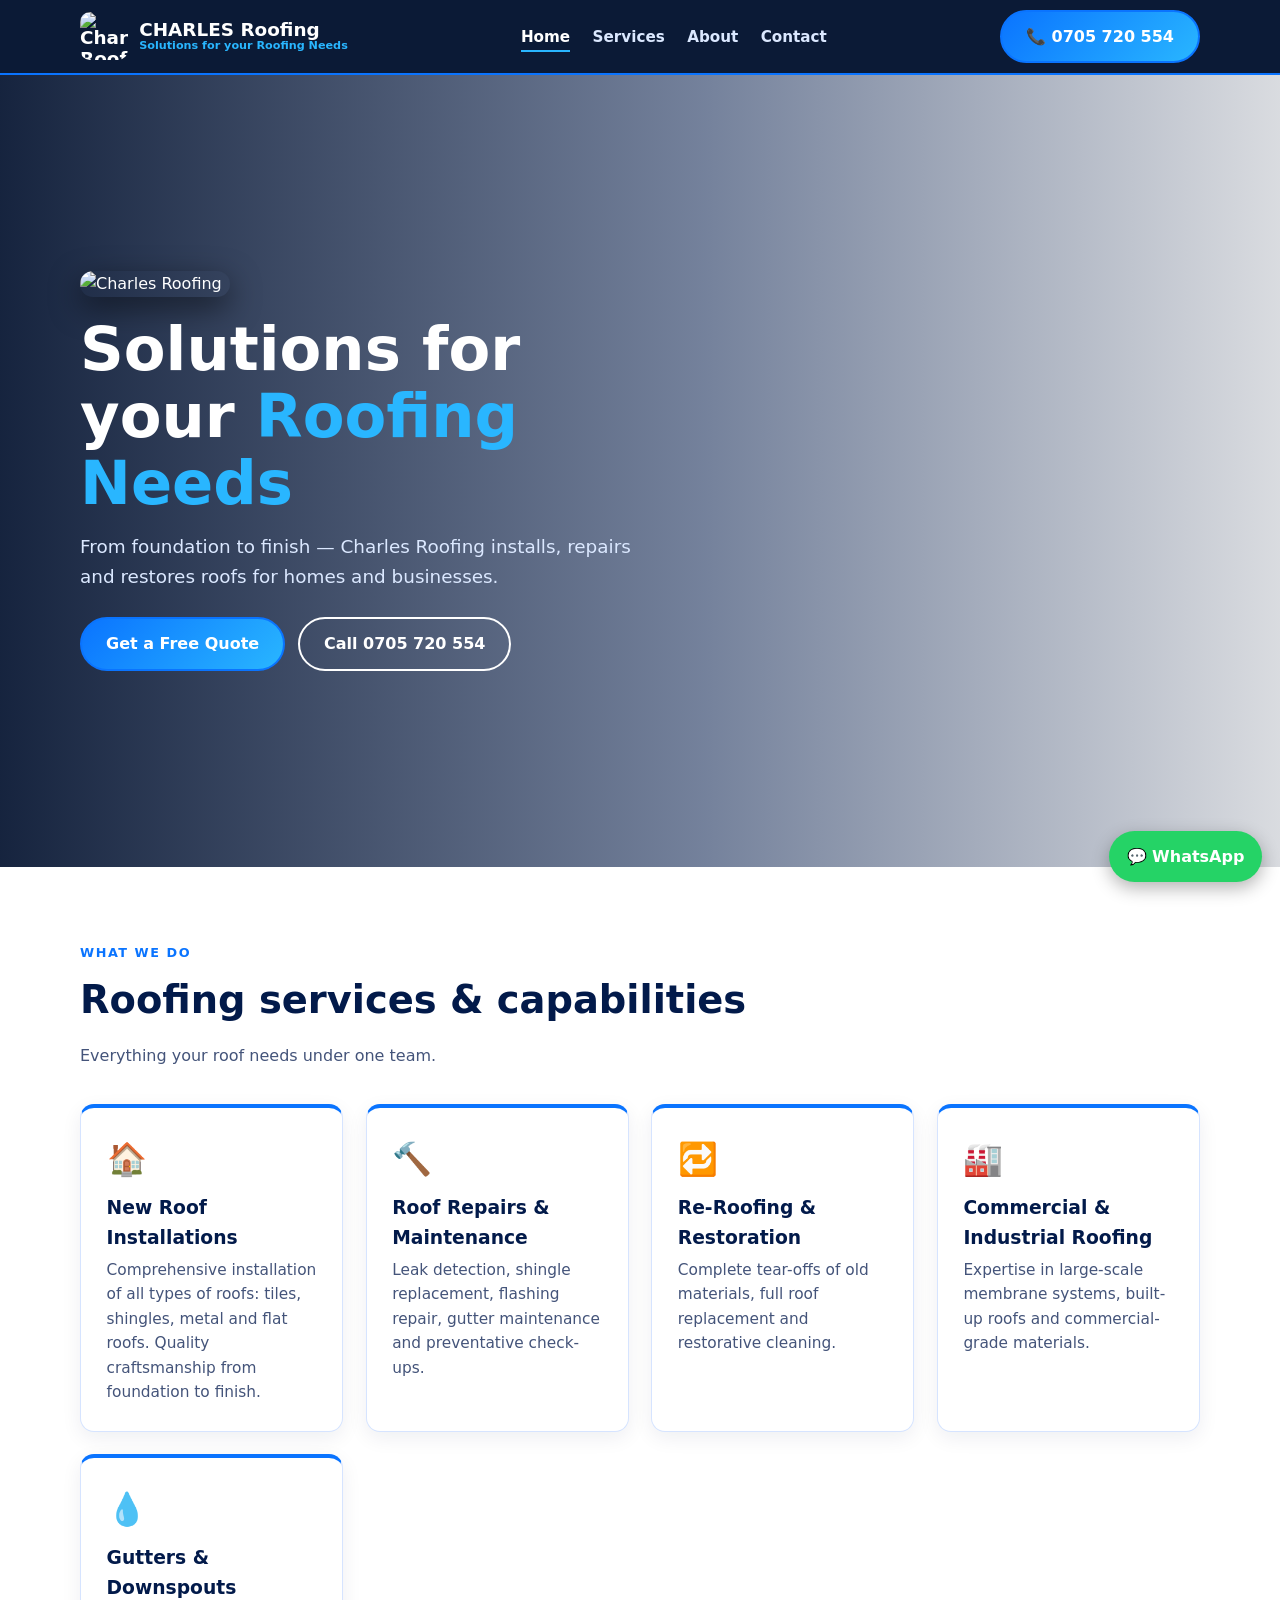
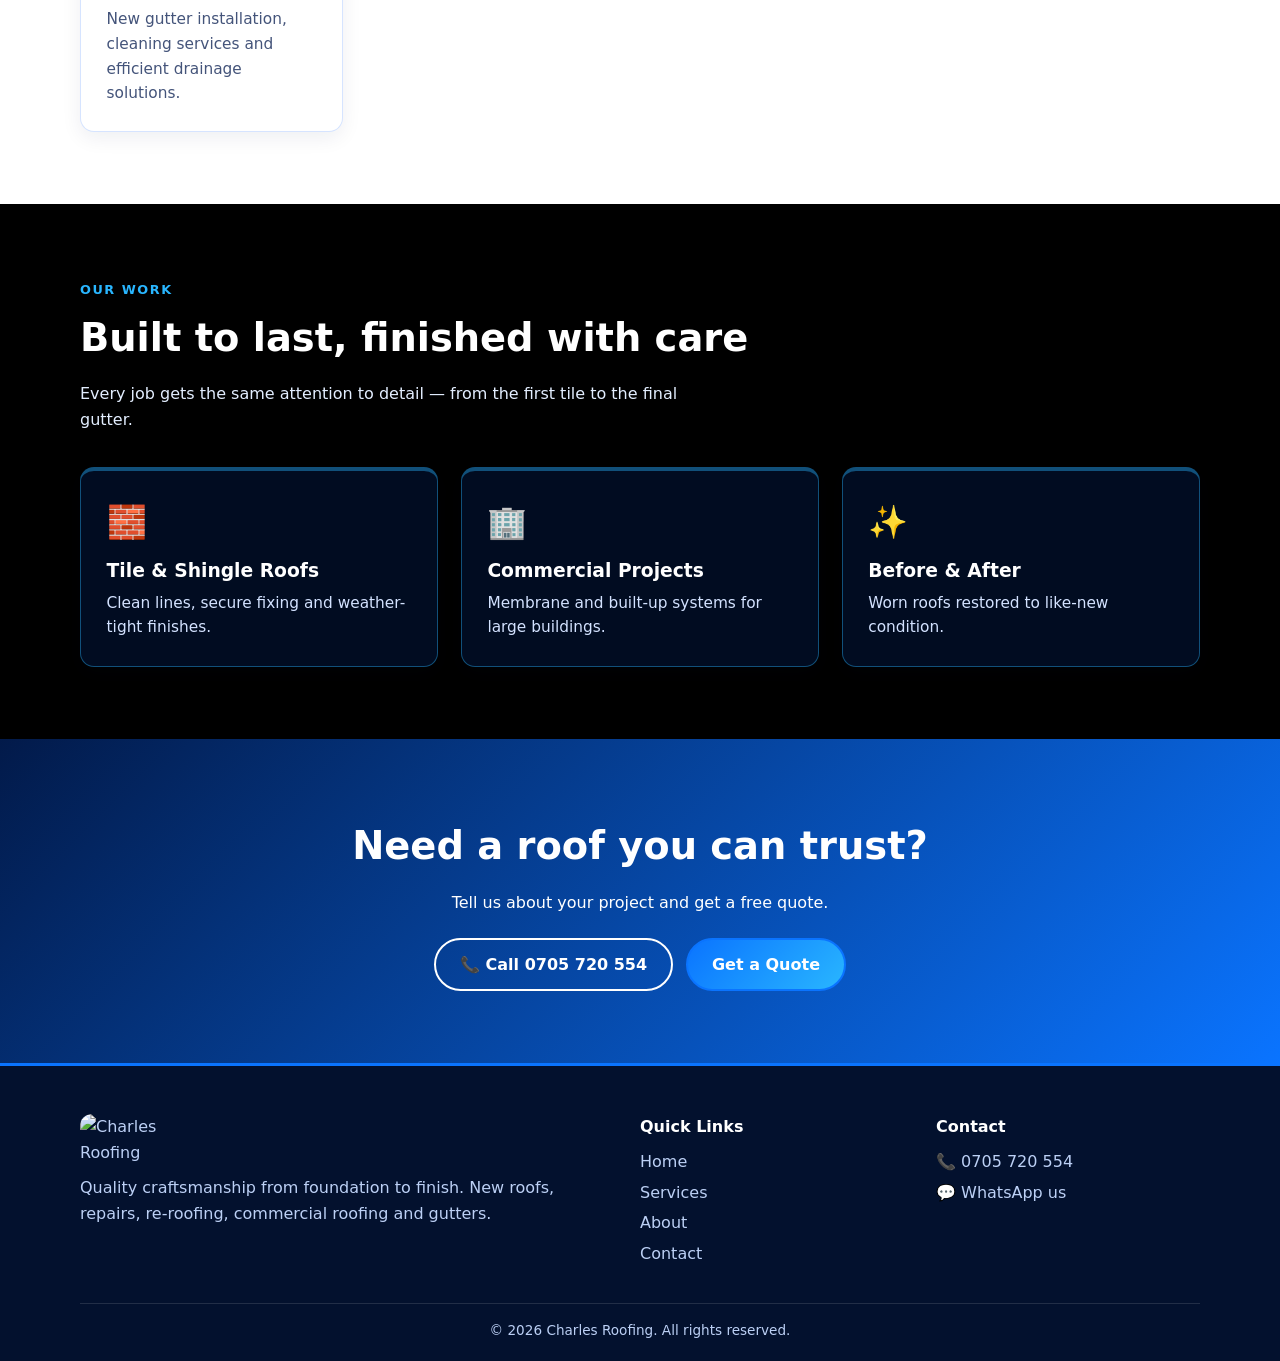
==== index.html @ 73c6b633 "Add files via upload" ====
<!DOCTYPE html><html lang="en"><head><meta charset="utf-8"><meta name="viewport" content="width=device-width,initial-scale=1">
<title>Home | Charles Roofing – Solutions for your Roofing Needs</title>
<meta name="description" content="Charles Roofing: new roof installations, repairs, re-roofing, commercial roofing and gutters. Call 0705 720 554.">
<meta property="og:image" content="images/logo.png"><link rel="icon" href="images/favicon.png"><link rel="stylesheet" href="style.css"></head><body>
<header><div class="wrap nav"><a class="brand" href="index.html"><img src="images/logo.png" alt="Charles Roofing logo"><span>CHARLES Roofing<small>Solutions for your Roofing Needs</small></span></a>
<nav><button class="burger" aria-label="Menu">☰</button><ul><li><a href="index.html" class=on>Home</a></li><li><a href="services.html">Services</a></li><li><a href="about.html">About</a></li><li><a href="contact.html">Contact</a></li></ul></nav><a class="btn cta-h" href="tel:+447057720554">📞 0705 720 554</a></div></header>
<section class="hero"><div class="wrap"><div class="box"><img class="logo" src="images/logo.png" alt="Charles Roofing"><h1>Solutions for your <span>Roofing Needs</span></h1><p>From foundation to finish — Charles Roofing installs, repairs and restores roofs for homes and businesses.</p><div class="btns"><a class="btn" href="contact.html">Get a Free Quote</a><a class="btn ghost" href="tel:+447057720554">Call 0705 720 554</a></div></div></div></section>
<section><div class="wrap"><span class="tag">What we do</span><h2>Roofing services &amp; capabilities</h2><p class="lead">Everything your roof needs under one team.</p><div class="grid"><div class="card"><div class="ic">🏠</div><h3>New Roof Installations</h3><p>Comprehensive installation of all types of roofs: tiles, shingles, metal and flat roofs. Quality craftsmanship from foundation to finish.</p></div><div class="card"><div class="ic">🔨</div><h3>Roof Repairs & Maintenance</h3><p>Leak detection, shingle replacement, flashing repair, gutter maintenance and preventative check-ups.</p></div><div class="card"><div class="ic">🔁</div><h3>Re-Roofing & Restoration</h3><p>Complete tear-offs of old materials, full roof replacement and restorative cleaning.</p></div><div class="card"><div class="ic">🏭</div><h3>Commercial & Industrial Roofing</h3><p>Expertise in large-scale membrane systems, built-up roofs and commercial-grade materials.</p></div><div class="card"><div class="ic">💧</div><h3>Gutters & Downspouts</h3><p>New gutter installation, cleaning services and efficient drainage solutions.</p></div></div></div></section>
<section class="work"><video autoplay muted loop playsinline src="video/work-bg.mp4"></video><div class="wrap"><span class="tag">Our Work</span><h2>Built to last, finished with care</h2><p class="lead">Every job gets the same attention to detail — from the first tile to the final gutter.</p><div class="grid"><div class="card"><div class="ic">🧱</div><h3>Tile &amp; Shingle Roofs</h3><p>Clean lines, secure fixing and weather-tight finishes.</p></div><div class="card"><div class="ic">🏢</div><h3>Commercial Projects</h3><p>Membrane and built-up systems for large buildings.</p></div><div class="card"><div class="ic">✨</div><h3>Before &amp; After</h3><p>Worn roofs restored to like-new condition.</p></div></div></div></section><section class="cta"><div class="wrap"><h2>Need a roof you can trust?</h2><p>Tell us about your project and get a free quote.</p><div class="btns"><a class="btn ghost" href="tel:+447057720554">📞 Call 0705 720 554</a><a class="btn" href="contact.html">Get a Quote</a></div></div></section>
<footer><div class="wrap"><div class="fg"><div><img src="images/logo.png" alt="Charles Roofing"><p>Quality craftsmanship from foundation to finish. New roofs, repairs, re-roofing, commercial roofing and gutters.</p></div>
<div><h4>Quick Links</h4><ul><li><a href="index.html" class=on>Home</a></li><li><a href="services.html">Services</a></li><li><a href="about.html">About</a></li><li><a href="contact.html">Contact</a></li></ul></div><div><h4>Contact</h4><ul><li><a href="tel:+447057720554">📞 0705 720 554</a></li><li><a href="https://wa.me/447057720554">💬 WhatsApp us</a></li></ul></div></div>
<p class="copy">© <script>document.write(new Date().getFullYear())</script> Charles Roofing. All rights reserved.</p></div></footer>
<a class="wa" href="https://wa.me/447057720554">💬 WhatsApp</a><script src="script.js"></script></body></html>
---- style.css ----
:root{--navy:#021a4a;--navy2:#03112e;--blue:#0a74ff;--cyan:#29b6ff;--white:#fff;--ink:#0b1b3a;--mist:#eef5ff;--r:14px}
*{box-sizing:border-box;margin:0;padding:0}html{scroll-behavior:smooth}
body{font-family:'Segoe UI',system-ui,Arial,sans-serif;color:var(--ink);line-height:1.6;background:#fff}
img{max-width:100%;display:block}a{color:inherit;text-decoration:none}
.wrap{width:min(1120px,92%);margin:auto}
header{position:sticky;top:0;z-index:50;background:rgba(2,17,46,.96);backdrop-filter:blur(8px);border-bottom:2px solid var(--blue)}
.nav{display:flex;align-items:center;justify-content:space-between;padding:.6rem 0;gap:1rem}
.brand{display:flex;align-items:center;gap:.7rem;color:#fff;font-weight:800;font-size:1.15rem;line-height:1.1}
.brand img{width:48px;height:48px;border-radius:10px}.brand small{display:block;color:var(--cyan);font-weight:600;font-size:.7rem}
nav ul{display:flex;gap:1.4rem;list-style:none}nav a{color:#dbe8ff;font-weight:600;font-size:.95rem;padding:.3rem 0;border-bottom:2px solid transparent}
nav a:hover,nav a.on{color:#fff;border-color:var(--cyan)}
.btn{display:inline-block;padding:.75rem 1.5rem;border-radius:999px;font-weight:700;border:2px solid var(--blue);background:linear-gradient(135deg,var(--blue),var(--cyan));color:#fff;cursor:pointer;font-size:1rem;transition:.2s}
.btn:hover{transform:translateY(-2px);box-shadow:0 8px 20px rgba(10,116,255,.4)}
.btn.ghost{background:transparent;border-color:#fff}
.burger{display:none;background:none;border:0;color:#fff;font-size:1.8rem;cursor:pointer}
.hero{position:relative;min-height:88vh;display:flex;align-items:center;color:#fff;background:linear-gradient(90deg,rgba(2,17,46,.92) 0%,rgba(2,26,74,.55) 55%,rgba(2,17,46,.15) 100%),url(images/hero.jpg) center right/cover}
.hero .box{max-width:560px;padding:4rem 0}
.hero img.logo{width:150px;border-radius:18px;margin-bottom:1.2rem;box-shadow:0 10px 30px rgba(0,0,0,.5)}
.hero h1{font-size:clamp(2.2rem,5.5vw,3.8rem);line-height:1.1}.hero h1 span{color:var(--cyan)}
.hero p{margin:1rem 0 1.6rem;font-size:1.15rem;color:#dbe8ff}.hero .btns{display:flex;gap:.8rem;flex-wrap:wrap}
section{padding:4.5rem 0}.tag{color:var(--blue);font-weight:800;text-transform:uppercase;letter-spacing:.12em;font-size:.8rem}
h2{font-size:clamp(1.7rem,3.5vw,2.4rem);color:var(--navy);margin:.3rem 0 .8rem}.lead{max-width:640px;color:#44547a}
.grid{display:grid;grid-template-columns:repeat(auto-fit,minmax(240px,1fr));gap:1.4rem;margin-top:2.2rem}
.card{background:#fff;border:1px solid #d6e4ff;border-top:4px solid var(--blue);border-radius:var(--r);padding:1.6rem;box-shadow:0 6px 20px rgba(2,26,74,.07);transition:.25s}
.card:hover{transform:translateY(-6px);box-shadow:0 14px 30px rgba(10,116,255,.2)}
.card .ic{font-size:2rem}.card h3{color:var(--navy);margin:.5rem 0 .3rem}.card p{color:#44547a;font-size:.96rem}
.alt{background:var(--mist)}
.work{position:relative;overflow:hidden;background:#000;color:#fff;isolation:isolate}
.work video{position:absolute;inset:0;width:100%;height:100%;object-fit:cover;opacity:.6;z-index:-1}
.work h2{color:#fff}.work .lead{color:#e3eeff}.work .tag{color:var(--cyan)}
.work .card{background:rgba(2,17,46,.72);border-color:rgba(41,182,255,.4);color:#fff;backdrop-filter:blur(4px)}
.work .card h3{color:#fff}.work .card p{color:#d3e2ff}
.cta{background:linear-gradient(135deg,var(--navy),var(--blue));color:#fff;text-align:center}
.cta h2{color:#fff}.cta .btns{display:flex;gap:.8rem;justify-content:center;flex-wrap:wrap;margin-top:1.4rem}
.page-head{background:linear-gradient(135deg,var(--navy2),var(--navy));color:#fff;padding:4rem 0;text-align:center}
.page-head h1{font-size:clamp(2rem,4.5vw,3rem)}.page-head p{color:#cfe0ff}
.split{display:grid;grid-template-columns:1fr 1fr;gap:2.5rem;align-items:center}
.split img{border-radius:var(--r);box-shadow:0 12px 30px rgba(2,26,74,.25)}
form{display:grid;gap:1rem}input,textarea,select{width:100%;padding:.85rem 1rem;border:1.5px solid #bcd3ff;border-radius:10px;font:inherit}
input:focus,textarea:focus,select:focus{outline:none;border-color:var(--blue);box-shadow:0 0 0 3px rgba(10,116,255,.18)}
.ci{display:flex;gap:.8rem;margin:.9rem 0}.ci b{display:block;color:var(--navy)}
footer{background:var(--navy2);color:#bcd0f5;padding:3rem 0 1.2rem;border-top:3px solid var(--blue)}
.fg{display:grid;grid-template-columns:2fr 1fr 1fr;gap:2rem}.fg h4{color:#fff;margin-bottom:.6rem}.fg li{list-style:none;margin:.3rem 0}.fg a:hover{color:var(--cyan)}
.fg img{width:90px;border-radius:12px;margin-bottom:.6rem}.copy{text-align:center;margin-top:2rem;padding-top:1rem;border-top:1px solid rgba(255,255,255,.12);font-size:.85rem}
.wa{position:fixed;right:18px;bottom:18px;z-index:60;background:#25d366;color:#fff;border-radius:999px;padding:.8rem 1.1rem;font-weight:700;box-shadow:0 6px 18px rgba(0,0,0,.3)}
@media(max-width:820px){.burger{display:block}nav ul{display:none;position:absolute;top:100%;left:0;right:0;flex-direction:column;background:var(--navy2);padding:1rem 4%;gap:.8rem}nav ul.open{display:flex}.nav .btn.cta-h{display:none}.split,.fg{grid-template-columns:1fr}.hero{background-position:70% center}}
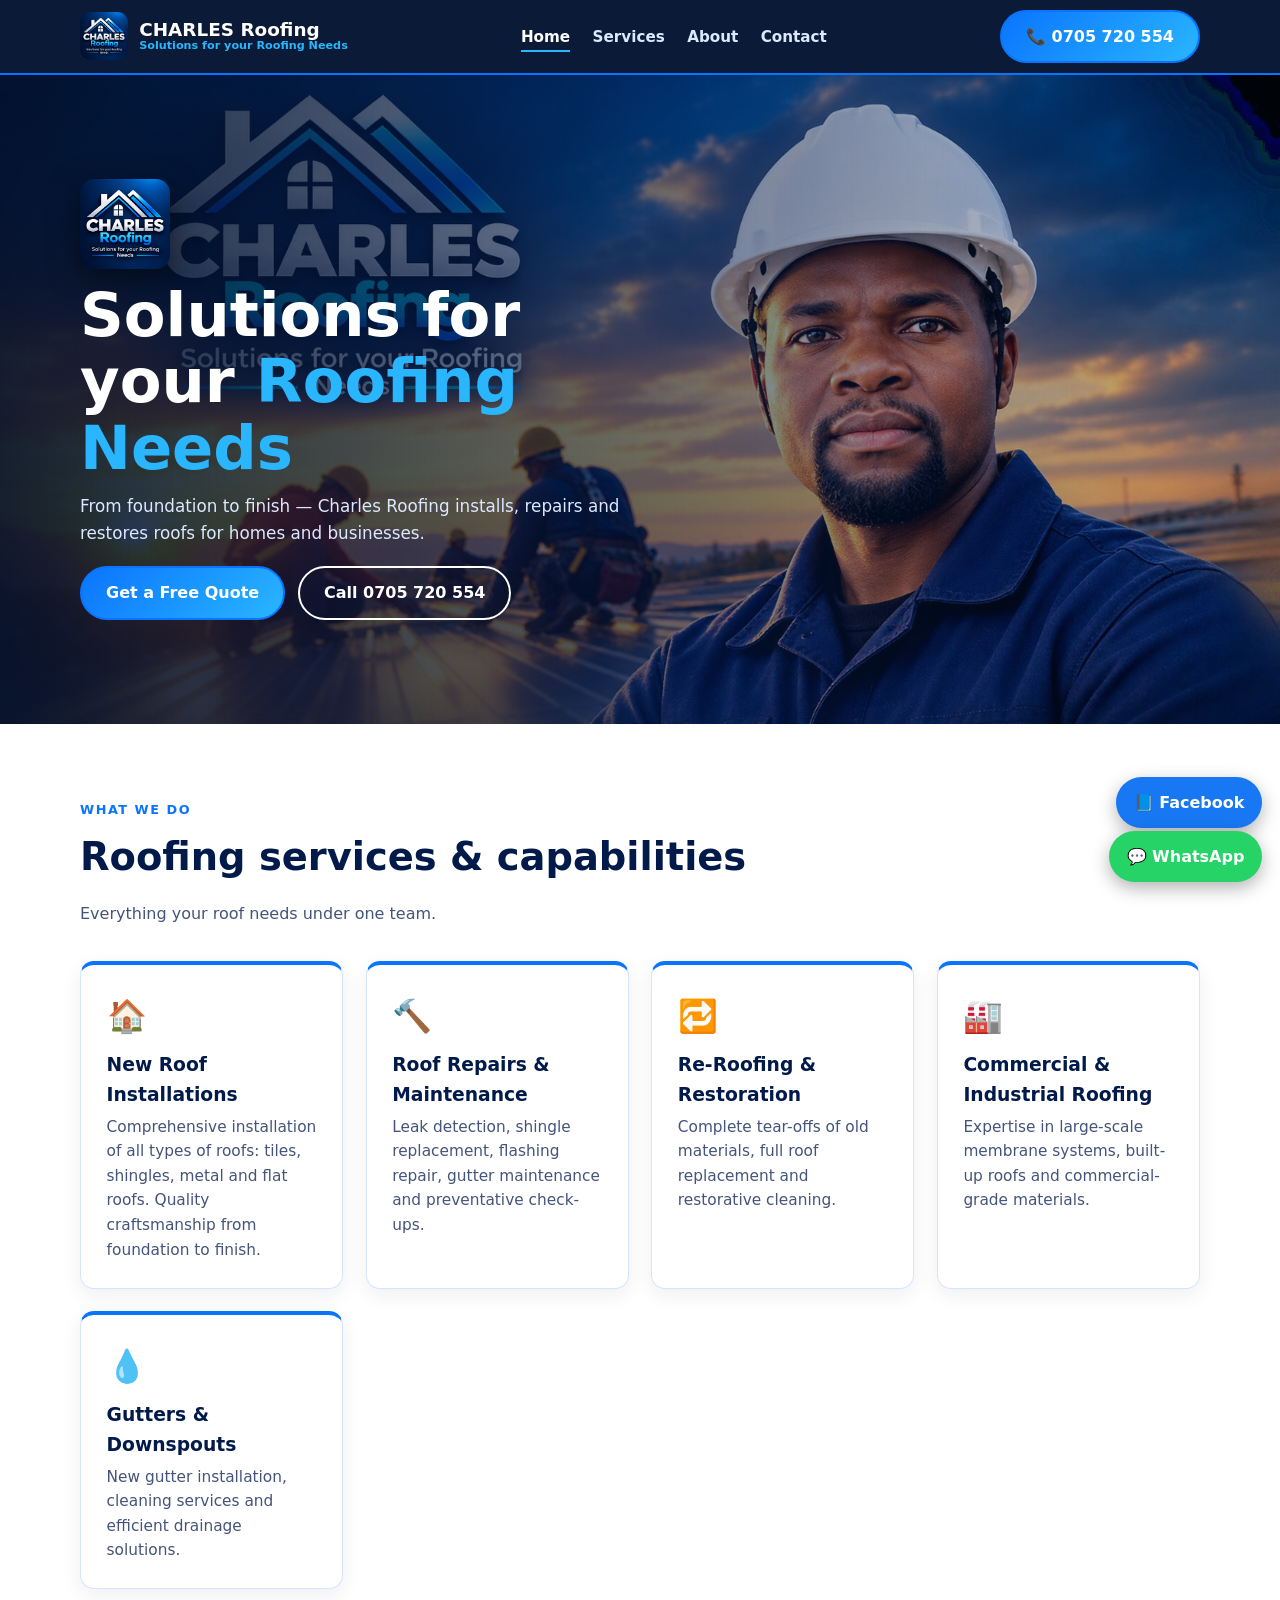
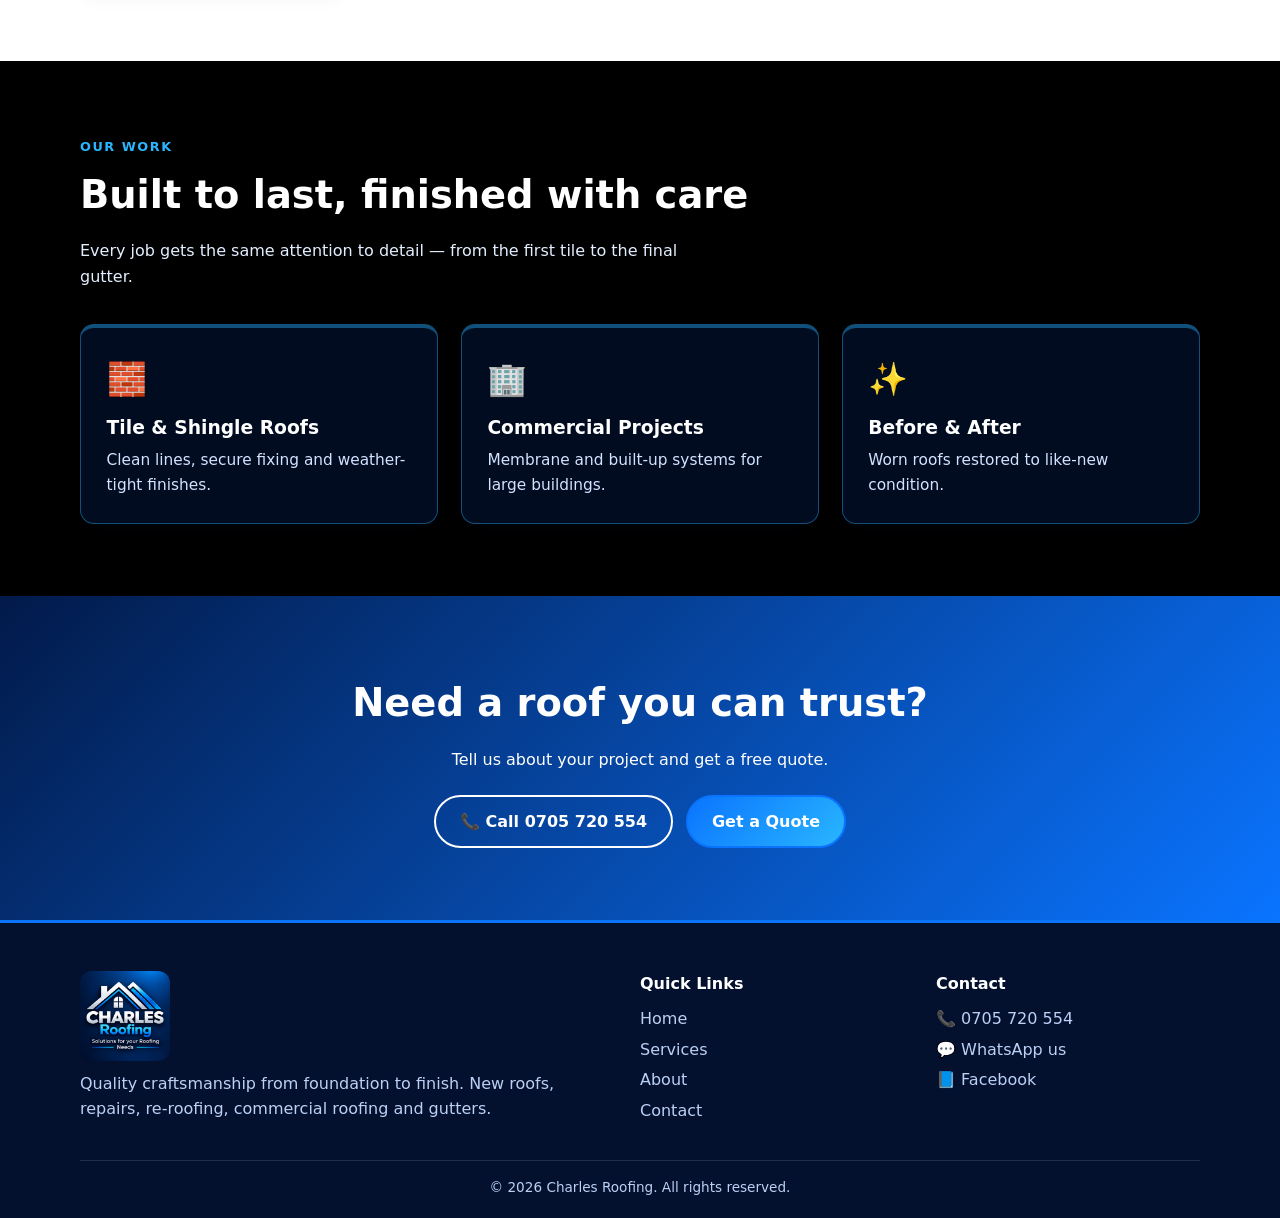
==== commit 0b515814: "Add files via upload" ====
--- a/index.html
+++ b/index.html
@@ -3,11 +3,11 @@
 <meta name="description" content="Charles Roofing: new roof installations, repairs, re-roofing, commercial roofing and gutters. Call 0705 720 554.">
 <meta property="og:image" content="images/logo.png"><link rel="icon" href="images/favicon.png"><link rel="stylesheet" href="style.css"></head><body>
 <header><div class="wrap nav"><a class="brand" href="index.html"><img src="images/logo.png" alt="Charles Roofing logo"><span>CHARLES Roofing<small>Solutions for your Roofing Needs</small></span></a>
-<nav><button class="burger" aria-label="Menu">☰</button><ul><li><a href="index.html" class=on>Home</a></li><li><a href="services.html">Services</a></li><li><a href="about.html">About</a></li><li><a href="contact.html">Contact</a></li></ul></nav><a class="btn cta-h" href="tel:+447057720554">📞 0705 720 554</a></div></header>
-<section class="hero"><div class="wrap"><div class="box"><img class="logo" src="images/logo.png" alt="Charles Roofing"><h1>Solutions for your <span>Roofing Needs</span></h1><p>From foundation to finish — Charles Roofing installs, repairs and restores roofs for homes and businesses.</p><div class="btns"><a class="btn" href="contact.html">Get a Free Quote</a><a class="btn ghost" href="tel:+447057720554">Call 0705 720 554</a></div></div></div></section>
+<nav><button class="burger" aria-label="Menu">☰</button><ul><li><a href="index.html" class=on>Home</a></li><li><a href="services.html">Services</a></li><li><a href="about.html">About</a></li><li><a href="contact.html">Contact</a></li></ul></nav><a class="btn cta-h" href="tel:+2547057720554">📞 0705 720 554</a></div></header>
+<section class="hero"><div class="wrap"><div class="box"><img class="logo" src="images/logo.png" alt="Charles Roofing"><h1>Solutions for your <span>Roofing Needs</span></h1><p>From foundation to finish — Charles Roofing installs, repairs and restores roofs for homes and businesses.</p><div class="btns"><a class="btn" href="contact.html">Get a Free Quote</a><a class="btn ghost" href="tel:+2547057720554">Call 0705 720 554</a></div></div></div></section>
 <section><div class="wrap"><span class="tag">What we do</span><h2>Roofing services &amp; capabilities</h2><p class="lead">Everything your roof needs under one team.</p><div class="grid"><div class="card"><div class="ic">🏠</div><h3>New Roof Installations</h3><p>Comprehensive installation of all types of roofs: tiles, shingles, metal and flat roofs. Quality craftsmanship from foundation to finish.</p></div><div class="card"><div class="ic">🔨</div><h3>Roof Repairs & Maintenance</h3><p>Leak detection, shingle replacement, flashing repair, gutter maintenance and preventative check-ups.</p></div><div class="card"><div class="ic">🔁</div><h3>Re-Roofing & Restoration</h3><p>Complete tear-offs of old materials, full roof replacement and restorative cleaning.</p></div><div class="card"><div class="ic">🏭</div><h3>Commercial & Industrial Roofing</h3><p>Expertise in large-scale membrane systems, built-up roofs and commercial-grade materials.</p></div><div class="card"><div class="ic">💧</div><h3>Gutters & Downspouts</h3><p>New gutter installation, cleaning services and efficient drainage solutions.</p></div></div></div></section>
-<section class="work"><video autoplay muted loop playsinline src="video/work-bg.mp4"></video><div class="wrap"><span class="tag">Our Work</span><h2>Built to last, finished with care</h2><p class="lead">Every job gets the same attention to detail — from the first tile to the final gutter.</p><div class="grid"><div class="card"><div class="ic">🧱</div><h3>Tile &amp; Shingle Roofs</h3><p>Clean lines, secure fixing and weather-tight finishes.</p></div><div class="card"><div class="ic">🏢</div><h3>Commercial Projects</h3><p>Membrane and built-up systems for large buildings.</p></div><div class="card"><div class="ic">✨</div><h3>Before &amp; After</h3><p>Worn roofs restored to like-new condition.</p></div></div></div></section><section class="cta"><div class="wrap"><h2>Need a roof you can trust?</h2><p>Tell us about your project and get a free quote.</p><div class="btns"><a class="btn ghost" href="tel:+447057720554">📞 Call 0705 720 554</a><a class="btn" href="contact.html">Get a Quote</a></div></div></section>
+<section class="work"><video autoplay muted loop playsinline src="video/work-bg.mp4"></video><div class="wrap"><span class="tag">Our Work</span><h2>Built to last, finished with care</h2><p class="lead">Every job gets the same attention to detail — from the first tile to the final gutter.</p><div class="grid"><div class="card"><div class="ic">🧱</div><h3>Tile &amp; Shingle Roofs</h3><p>Clean lines, secure fixing and weather-tight finishes.</p></div><div class="card"><div class="ic">🏢</div><h3>Commercial Projects</h3><p>Membrane and built-up systems for large buildings.</p></div><div class="card"><div class="ic">✨</div><h3>Before &amp; After</h3><p>Worn roofs restored to like-new condition.</p></div></div></div></section><section class="cta"><div class="wrap"><h2>Need a roof you can trust?</h2><p>Tell us about your project and get a free quote.</p><div class="btns"><a class="btn ghost" href="tel:+2547057720554">📞 Call 0705 720 554</a><a class="btn" href="contact.html">Get a Quote</a></div></div></section>
 <footer><div class="wrap"><div class="fg"><div><img src="images/logo.png" alt="Charles Roofing"><p>Quality craftsmanship from foundation to finish. New roofs, repairs, re-roofing, commercial roofing and gutters.</p></div>
-<div><h4>Quick Links</h4><ul><li><a href="index.html" class=on>Home</a></li><li><a href="services.html">Services</a></li><li><a href="about.html">About</a></li><li><a href="contact.html">Contact</a></li></ul></div><div><h4>Contact</h4><ul><li><a href="tel:+447057720554">📞 0705 720 554</a></li><li><a href="https://wa.me/447057720554">💬 WhatsApp us</a></li></ul></div></div>
+<div><h4>Quick Links</h4><ul><li><a href="index.html" class=on>Home</a></li><li><a href="services.html">Services</a></li><li><a href="about.html">About</a></li><li><a href="contact.html">Contact</a></li></ul></div><div><h4>Contact</h4><ul><li><a href="tel:+2547057720554">📞 0705 720 554</a></li><li><a href="https://wa.me/2547057720554">💬 WhatsApp us</a></li><li><a href="https://www.facebook.com/share/19fFmMSjqj/" target="_blank" rel="noopener">📘 Facebook</a></li></ul></div></div>
 <p class="copy">© <script>document.write(new Date().getFullYear())</script> Charles Roofing. All rights reserved.</p></div></footer>
-<a class="wa" href="https://wa.me/447057720554">💬 WhatsApp</a><script src="script.js"></script></body></html>+<a class="fb" href="https://www.facebook.com/share/19fFmMSjqj/" target="_blank" rel="noopener">📘 Facebook</a><a class="wa" href="https://wa.me/2547057720554">💬 WhatsApp</a><script src="script.js"></script></body></html>
--- a/style.css
+++ b/style.css
@@ -13,11 +13,11 @@
 .btn:hover{transform:translateY(-2px);box-shadow:0 8px 20px rgba(10,116,255,.4)}
 .btn.ghost{background:transparent;border-color:#fff}
 .burger{display:none;background:none;border:0;color:#fff;font-size:1.8rem;cursor:pointer}
-.hero{position:relative;min-height:88vh;display:flex;align-items:center;color:#fff;background:linear-gradient(90deg,rgba(2,17,46,.92) 0%,rgba(2,26,74,.55) 55%,rgba(2,17,46,.15) 100%),url(images/hero.jpg) center right/cover}
-.hero .box{max-width:560px;padding:4rem 0}
-.hero img.logo{width:150px;border-radius:18px;margin-bottom:1.2rem;box-shadow:0 10px 30px rgba(0,0,0,.5)}
+.hero{position:relative;min-height:34vh;display:flex;align-items:center;color:#fff;background:linear-gradient(90deg,rgba(2,17,46,.92) 0%,rgba(2,26,74,.55) 55%,rgba(2,17,46,.15) 100%),url(images/hero.jpg) center right/cover}
+.hero .box{max-width:560px;padding:2rem 0}
+.hero img.logo{width:90px;border-radius:14px;margin-bottom:.8rem;box-shadow:0 10px 30px rgba(0,0,0,.5)}
 .hero h1{font-size:clamp(2.2rem,5.5vw,3.8rem);line-height:1.1}.hero h1 span{color:var(--cyan)}
-.hero p{margin:1rem 0 1.6rem;font-size:1.15rem;color:#dbe8ff}.hero .btns{display:flex;gap:.8rem;flex-wrap:wrap}
+.hero p{margin:.7rem 0 1.2rem;font-size:1.05rem;color:#dbe8ff}.hero .btns{display:flex;gap:.8rem;flex-wrap:wrap}
 section{padding:4.5rem 0}.tag{color:var(--blue);font-weight:800;text-transform:uppercase;letter-spacing:.12em;font-size:.8rem}
 h2{font-size:clamp(1.7rem,3.5vw,2.4rem);color:var(--navy);margin:.3rem 0 .8rem}.lead{max-width:640px;color:#44547a}
 .grid{display:grid;grid-template-columns:repeat(auto-fit,minmax(240px,1fr));gap:1.4rem;margin-top:2.2rem}
@@ -43,4 +43,5 @@
 .fg{display:grid;grid-template-columns:2fr 1fr 1fr;gap:2rem}.fg h4{color:#fff;margin-bottom:.6rem}.fg li{list-style:none;margin:.3rem 0}.fg a:hover{color:var(--cyan)}
 .fg img{width:90px;border-radius:12px;margin-bottom:.6rem}.copy{text-align:center;margin-top:2rem;padding-top:1rem;border-top:1px solid rgba(255,255,255,.12);font-size:.85rem}
 .wa{position:fixed;right:18px;bottom:18px;z-index:60;background:#25d366;color:#fff;border-radius:999px;padding:.8rem 1.1rem;font-weight:700;box-shadow:0 6px 18px rgba(0,0,0,.3)}
-@media(max-width:820px){.burger{display:block}nav ul{display:none;position:absolute;top:100%;left:0;right:0;flex-direction:column;background:var(--navy2);padding:1rem 4%;gap:.8rem}nav ul.open{display:flex}.nav .btn.cta-h{display:none}.split,.fg{grid-template-columns:1fr}.hero{background-position:70% center}}
+.fb{position:fixed;right:18px;bottom:72px;z-index:60;background:#1877f2;color:#fff;border-radius:999px;padding:.8rem 1.1rem;font-weight:700;box-shadow:0 6px 18px rgba(0,0,0,.3)}
+@media(max-width:820px){.burger{display:block}nav ul{display:none;position:absolute;top:100%;left:0;right:0;flex-direction:column;background:var(--navy2);padding:1rem 4%;gap:.8rem}nav ul.open{display:flex}.nav .btn.cta-h{display:none}.split,.fg{grid-template-columns:1fr}.hero{background-position:78% 25%}.hero h1{font-size:1.9rem}}
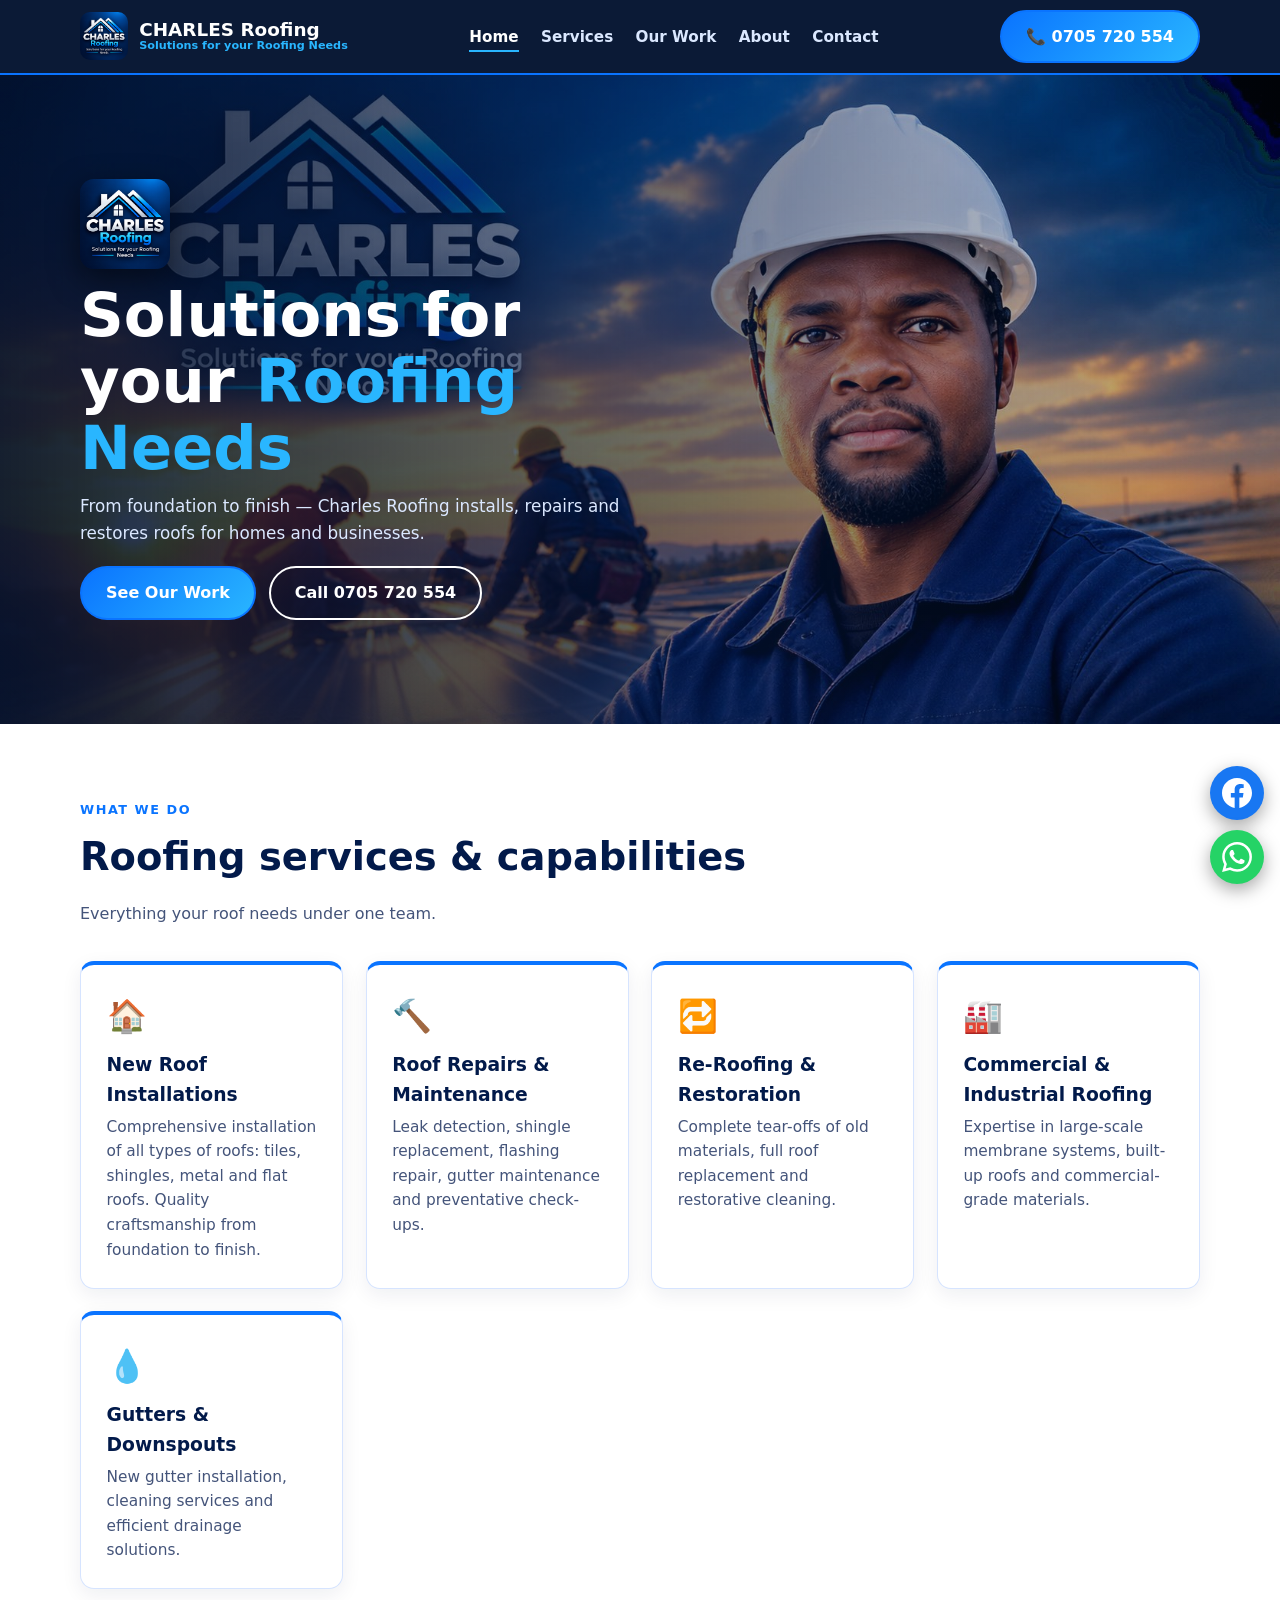
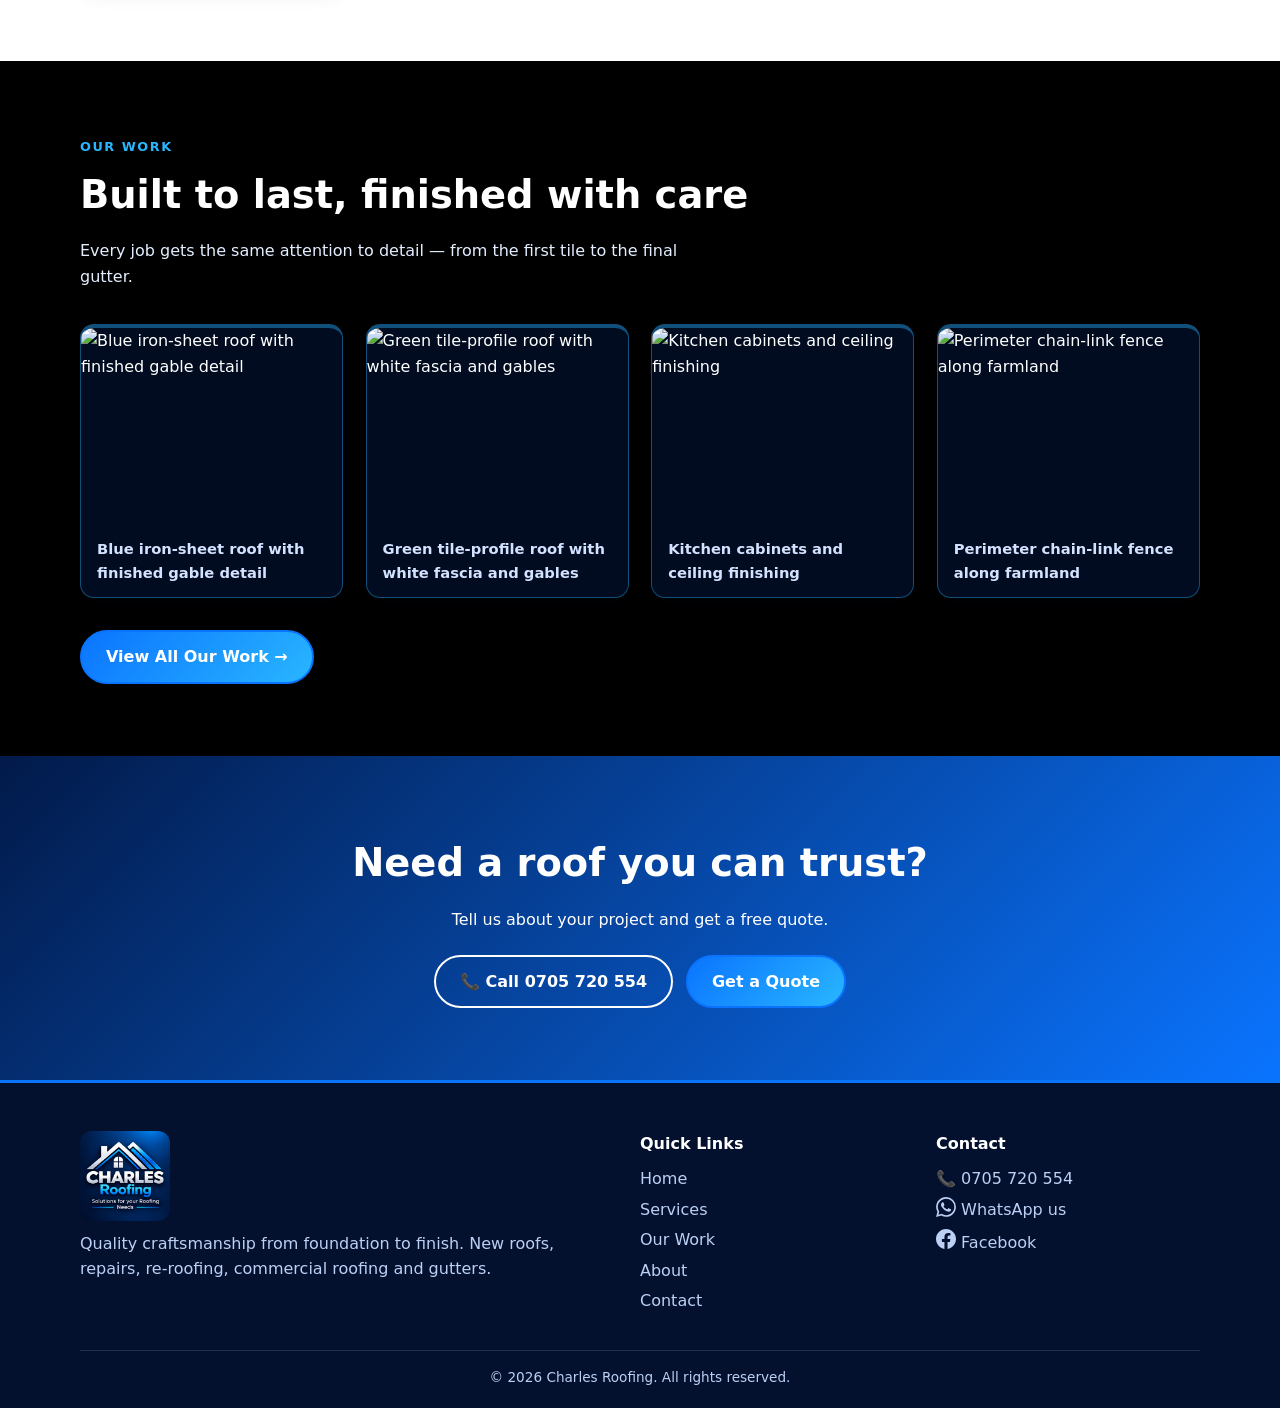
==== commit aea580ff: "Add files via upload" ====
--- a/index.html
+++ b/index.html
@@ -3,11 +3,11 @@
 <meta name="description" content="Charles Roofing: new roof installations, repairs, re-roofing, commercial roofing and gutters. Call 0705 720 554.">
 <meta property="og:image" content="images/logo.png"><link rel="icon" href="images/favicon.png"><link rel="stylesheet" href="style.css"></head><body>
 <header><div class="wrap nav"><a class="brand" href="index.html"><img src="images/logo.png" alt="Charles Roofing logo"><span>CHARLES Roofing<small>Solutions for your Roofing Needs</small></span></a>
-<nav><button class="burger" aria-label="Menu">☰</button><ul><li><a href="index.html" class=on>Home</a></li><li><a href="services.html">Services</a></li><li><a href="about.html">About</a></li><li><a href="contact.html">Contact</a></li></ul></nav><a class="btn cta-h" href="tel:+2547057720554">📞 0705 720 554</a></div></header>
-<section class="hero"><div class="wrap"><div class="box"><img class="logo" src="images/logo.png" alt="Charles Roofing"><h1>Solutions for your <span>Roofing Needs</span></h1><p>From foundation to finish — Charles Roofing installs, repairs and restores roofs for homes and businesses.</p><div class="btns"><a class="btn" href="contact.html">Get a Free Quote</a><a class="btn ghost" href="tel:+2547057720554">Call 0705 720 554</a></div></div></div></section>
+<nav><button class="burger" aria-label="Menu">☰</button><ul><li><a href="index.html" class=on>Home</a></li><li><a href="services.html">Services</a></li><li><a href="work.html">Our Work</a></li><li><a href="about.html">About</a></li><li><a href="contact.html">Contact</a></li></ul></nav><a class="btn cta-h" href="tel:+254705720554">📞 0705 720 554</a></div></header>
+<section class="hero"><div class="wrap"><div class="box"><img class="logo" src="images/logo.png" alt="Charles Roofing"><h1>Solutions for your <span>Roofing Needs</span></h1><p>From foundation to finish — Charles Roofing installs, repairs and restores roofs for homes and businesses.</p><div class="btns"><a class="btn" href="work.html">See Our Work</a><a class="btn ghost" href="tel:+254705720554">Call 0705 720 554</a></div></div></div></section>
 <section><div class="wrap"><span class="tag">What we do</span><h2>Roofing services &amp; capabilities</h2><p class="lead">Everything your roof needs under one team.</p><div class="grid"><div class="card"><div class="ic">🏠</div><h3>New Roof Installations</h3><p>Comprehensive installation of all types of roofs: tiles, shingles, metal and flat roofs. Quality craftsmanship from foundation to finish.</p></div><div class="card"><div class="ic">🔨</div><h3>Roof Repairs & Maintenance</h3><p>Leak detection, shingle replacement, flashing repair, gutter maintenance and preventative check-ups.</p></div><div class="card"><div class="ic">🔁</div><h3>Re-Roofing & Restoration</h3><p>Complete tear-offs of old materials, full roof replacement and restorative cleaning.</p></div><div class="card"><div class="ic">🏭</div><h3>Commercial & Industrial Roofing</h3><p>Expertise in large-scale membrane systems, built-up roofs and commercial-grade materials.</p></div><div class="card"><div class="ic">💧</div><h3>Gutters & Downspouts</h3><p>New gutter installation, cleaning services and efficient drainage solutions.</p></div></div></div></section>
-<section class="work"><video autoplay muted loop playsinline src="video/work-bg.mp4"></video><div class="wrap"><span class="tag">Our Work</span><h2>Built to last, finished with care</h2><p class="lead">Every job gets the same attention to detail — from the first tile to the final gutter.</p><div class="grid"><div class="card"><div class="ic">🧱</div><h3>Tile &amp; Shingle Roofs</h3><p>Clean lines, secure fixing and weather-tight finishes.</p></div><div class="card"><div class="ic">🏢</div><h3>Commercial Projects</h3><p>Membrane and built-up systems for large buildings.</p></div><div class="card"><div class="ic">✨</div><h3>Before &amp; After</h3><p>Worn roofs restored to like-new condition.</p></div></div></div></section><section class="cta"><div class="wrap"><h2>Need a roof you can trust?</h2><p>Tell us about your project and get a free quote.</p><div class="btns"><a class="btn ghost" href="tel:+2547057720554">📞 Call 0705 720 554</a><a class="btn" href="contact.html">Get a Quote</a></div></div></section>
+<section class="work"><video autoplay muted loop playsinline src="video/work-bg.mp4"></video><div class="wrap"><span class="tag">Our Work</span><h2>Built to last, finished with care</h2><p class="lead">Every job gets the same attention to detail — from the first tile to the final gutter.</p><div class="grid"><a class="card pv" href="work.html"><img src="images/work/blue-roof.jpg" alt="Blue iron-sheet roof with finished gable detail"><p>Blue iron-sheet roof with finished gable detail</p></a><a class="card pv" href="work.html"><img src="images/work/green-roof.jpg" alt="Green tile-profile roof with white fascia and gables"><p>Green tile-profile roof with white fascia and gables</p></a><a class="card pv" href="work.html"><img src="images/work/kitchen.jpg" alt="Kitchen cabinets and ceiling finishing"><p>Kitchen cabinets and ceiling finishing</p></a><a class="card pv" href="work.html"><img src="images/work/fence-2.jpg" alt="Perimeter chain-link fence along farmland"><p>Perimeter chain-link fence along farmland</p></a></div><p style="margin-top:2rem"><a class="btn" href="work.html">View All Our Work →</a></p></div></section><section class="cta"><div class="wrap"><h2>Need a roof you can trust?</h2><p>Tell us about your project and get a free quote.</p><div class="btns"><a class="btn ghost" href="tel:+254705720554">📞 Call 0705 720 554</a><a class="btn" href="contact.html">Get a Quote</a></div></div></section>
 <footer><div class="wrap"><div class="fg"><div><img src="images/logo.png" alt="Charles Roofing"><p>Quality craftsmanship from foundation to finish. New roofs, repairs, re-roofing, commercial roofing and gutters.</p></div>
-<div><h4>Quick Links</h4><ul><li><a href="index.html" class=on>Home</a></li><li><a href="services.html">Services</a></li><li><a href="about.html">About</a></li><li><a href="contact.html">Contact</a></li></ul></div><div><h4>Contact</h4><ul><li><a href="tel:+2547057720554">📞 0705 720 554</a></li><li><a href="https://wa.me/2547057720554">💬 WhatsApp us</a></li><li><a href="https://www.facebook.com/share/19fFmMSjqj/" target="_blank" rel="noopener">📘 Facebook</a></li></ul></div></div>
+<div><h4>Quick Links</h4><ul><li><a href="index.html" class=on>Home</a></li><li><a href="services.html">Services</a></li><li><a href="work.html">Our Work</a></li><li><a href="about.html">About</a></li><li><a href="contact.html">Contact</a></li></ul></div><div><h4>Contact</h4><ul><li><a href="tel:+254705720554">📞 0705 720 554</a></li><li><a href="https://wa.me/254705720554"><span class="ico"><svg viewBox="0 0 24 24" fill="currentColor" aria-hidden="true"><path d="M17.472 14.382c-.297-.149-1.758-.867-2.03-.967-.273-.099-.471-.148-.67.15-.197.297-.767.966-.94 1.164-.173.199-.347.223-.644.075-.297-.15-1.255-.463-2.39-1.475-.883-.788-1.48-1.761-1.653-2.059-.173-.297-.018-.458.13-.606.134-.133.298-.347.446-.52.149-.174.198-.298.298-.497.099-.198.05-.371-.025-.52-.075-.149-.669-1.612-.916-2.207-.242-.579-.487-.5-.669-.51-.173-.008-.371-.01-.57-.01-.198 0-.52.074-.792.372-.272.297-1.04 1.016-1.04 2.479 0 1.462 1.065 2.875 1.213 3.074.149.198 2.096 3.2 5.077 4.487.709.306 1.262.489 1.694.625.712.227 1.36.195 1.871.118.571-.085 1.758-.719 2.006-1.413.248-.694.248-1.289.173-1.413-.074-.124-.272-.198-.57-.347m-5.421 7.403h-.004a9.87 9.87 0 01-5.031-1.378l-.361-.214-3.741.982.998-3.648-.235-.374a9.86 9.86 0 01-1.51-5.26c.001-5.45 4.436-9.884 9.888-9.884 2.64 0 5.122 1.03 6.988 2.898a9.825 9.825 0 012.893 6.994c-.003 5.45-4.437 9.884-9.885 9.884m8.413-18.297A11.815 11.815 0 0012.05 0C5.495 0 .16 5.335.157 11.892c0 2.096.547 4.142 1.588 5.945L.057 24l6.305-1.654a11.882 11.882 0 005.683 1.448h.005c6.554 0 11.89-5.335 11.893-11.893a11.821 11.821 0 00-3.48-8.413z"/></svg></span> WhatsApp us</a></li><li><a href="https://www.facebook.com/share/19fFmMSjqj/" target="_blank" rel="noopener"><span class="ico"><svg viewBox="0 0 24 24" fill="currentColor" aria-hidden="true"><path d="M24 12.073c0-6.627-5.373-12-12-12s-12 5.373-12 12c0 5.99 4.388 10.954 10.125 11.854v-8.385H7.078v-3.47h3.047V9.43c0-3.007 1.792-4.669 4.533-4.669 1.312 0 2.686.235 2.686.235v2.953H15.83c-1.491 0-1.956.925-1.956 1.874v2.25h3.328l-.532 3.47h-2.796v8.385C19.612 23.027 24 18.062 24 12.073z"/></svg></span> Facebook</a></li></ul></div></div>
 <p class="copy">© <script>document.write(new Date().getFullYear())</script> Charles Roofing. All rights reserved.</p></div></footer>
-<a class="fb" href="https://www.facebook.com/share/19fFmMSjqj/" target="_blank" rel="noopener">📘 Facebook</a><a class="wa" href="https://wa.me/2547057720554">💬 WhatsApp</a><script src="script.js"></script></body></html>+<a class="fb" href="https://www.facebook.com/share/19fFmMSjqj/" target="_blank" rel="noopener" aria-label="Facebook"><svg viewBox="0 0 24 24" fill="currentColor" aria-hidden="true"><path d="M24 12.073c0-6.627-5.373-12-12-12s-12 5.373-12 12c0 5.99 4.388 10.954 10.125 11.854v-8.385H7.078v-3.47h3.047V9.43c0-3.007 1.792-4.669 4.533-4.669 1.312 0 2.686.235 2.686.235v2.953H15.83c-1.491 0-1.956.925-1.956 1.874v2.25h3.328l-.532 3.47h-2.796v8.385C19.612 23.027 24 18.062 24 12.073z"/></svg></a><a class="wa" href="https://wa.me/254705720554" target="_blank" rel="noopener" aria-label="WhatsApp"><svg viewBox="0 0 24 24" fill="currentColor" aria-hidden="true"><path d="M17.472 14.382c-.297-.149-1.758-.867-2.03-.967-.273-.099-.471-.148-.67.15-.197.297-.767.966-.94 1.164-.173.199-.347.223-.644.075-.297-.15-1.255-.463-2.39-1.475-.883-.788-1.48-1.761-1.653-2.059-.173-.297-.018-.458.13-.606.134-.133.298-.347.446-.52.149-.174.198-.298.298-.497.099-.198.05-.371-.025-.52-.075-.149-.669-1.612-.916-2.207-.242-.579-.487-.5-.669-.51-.173-.008-.371-.01-.57-.01-.198 0-.52.074-.792.372-.272.297-1.04 1.016-1.04 2.479 0 1.462 1.065 2.875 1.213 3.074.149.198 2.096 3.2 5.077 4.487.709.306 1.262.489 1.694.625.712.227 1.36.195 1.871.118.571-.085 1.758-.719 2.006-1.413.248-.694.248-1.289.173-1.413-.074-.124-.272-.198-.57-.347m-5.421 7.403h-.004a9.87 9.87 0 01-5.031-1.378l-.361-.214-3.741.982.998-3.648-.235-.374a9.86 9.86 0 01-1.51-5.26c.001-5.45 4.436-9.884 9.888-9.884 2.64 0 5.122 1.03 6.988 2.898a9.825 9.825 0 012.893 6.994c-.003 5.45-4.437 9.884-9.885 9.884m8.413-18.297A11.815 11.815 0 0012.05 0C5.495 0 .16 5.335.157 11.892c0 2.096.547 4.142 1.588 5.945L.057 24l6.305-1.654a11.882 11.882 0 005.683 1.448h.005c6.554 0 11.89-5.335 11.893-11.893a11.821 11.821 0 00-3.48-8.413z"/></svg></a><script src="script.js"></script></body></html>
--- a/style.css
+++ b/style.css
@@ -42,6 +42,15 @@
 footer{background:var(--navy2);color:#bcd0f5;padding:3rem 0 1.2rem;border-top:3px solid var(--blue)}
 .fg{display:grid;grid-template-columns:2fr 1fr 1fr;gap:2rem}.fg h4{color:#fff;margin-bottom:.6rem}.fg li{list-style:none;margin:.3rem 0}.fg a:hover{color:var(--cyan)}
 .fg img{width:90px;border-radius:12px;margin-bottom:.6rem}.copy{text-align:center;margin-top:2rem;padding-top:1rem;border-top:1px solid rgba(255,255,255,.12);font-size:.85rem}
-.wa{position:fixed;right:18px;bottom:18px;z-index:60;background:#25d366;color:#fff;border-radius:999px;padding:.8rem 1.1rem;font-weight:700;box-shadow:0 6px 18px rgba(0,0,0,.3)}
-.fb{position:fixed;right:18px;bottom:72px;z-index:60;background:#1877f2;color:#fff;border-radius:999px;padding:.8rem 1.1rem;font-weight:700;box-shadow:0 6px 18px rgba(0,0,0,.3)}
 @media(max-width:820px){.burger{display:block}nav ul{display:none;position:absolute;top:100%;left:0;right:0;flex-direction:column;background:var(--navy2);padding:1rem 4%;gap:.8rem}nav ul.open{display:flex}.nav .btn.cta-h{display:none}.split,.fg{grid-template-columns:1fr}.hero{background-position:78% 25%}.hero h1{font-size:1.9rem}}
+.wa,.fb{position:fixed;right:16px;z-index:60;width:54px;height:54px;border-radius:50%;display:grid;place-items:center;color:#fff;box-shadow:0 6px 18px rgba(0,0,0,.35);transition:.2s}
+.wa{bottom:16px;background:#25D366}.fb{bottom:80px;background:#1877F2}.wa:hover,.fb:hover{transform:scale(1.1)}.wa svg,.fb svg{width:30px;height:30px}
+.ico{display:inline-block;vertical-align:middle}.ico svg{width:20px;height:20px;fill:currentColor}.ci .ico{color:#25D366}.ci .ico svg{width:28px;height:28px}
+.gh{margin-top:2.5rem;padding-left:.7rem;border-left:5px solid var(--blue)}.gh:first-child{margin-top:0}
+.gallery{display:grid;grid-template-columns:repeat(auto-fill,minmax(250px,1fr));gap:1.1rem}
+.gallery figure{border-radius:var(--r);overflow:hidden;background:var(--navy);box-shadow:0 6px 18px rgba(2,26,74,.15);cursor:zoom-in}
+.gallery img{width:100%;aspect-ratio:4/3;object-fit:cover;transition:.3s}.gallery figure:hover img{transform:scale(1.05)}
+.gallery figcaption{color:#fff;padding:.7rem .9rem;font-size:.9rem;border-top:3px solid var(--cyan)}
+.pv{padding:0;overflow:hidden}.pv img{width:100%;aspect-ratio:4/3;object-fit:cover}.pv p{padding:.8rem 1rem;font-weight:600;font-size:.92rem}
+.lb{display:none;position:fixed;inset:0;z-index:100;background:rgba(2,10,30,.94);flex-direction:column;align-items:center;justify-content:center;padding:1rem;cursor:zoom-out}
+.lb.on{display:flex}.lb img{max-width:96%;max-height:80vh;border-radius:10px}.lb p{color:#fff;margin-top:.8rem;text-align:center}
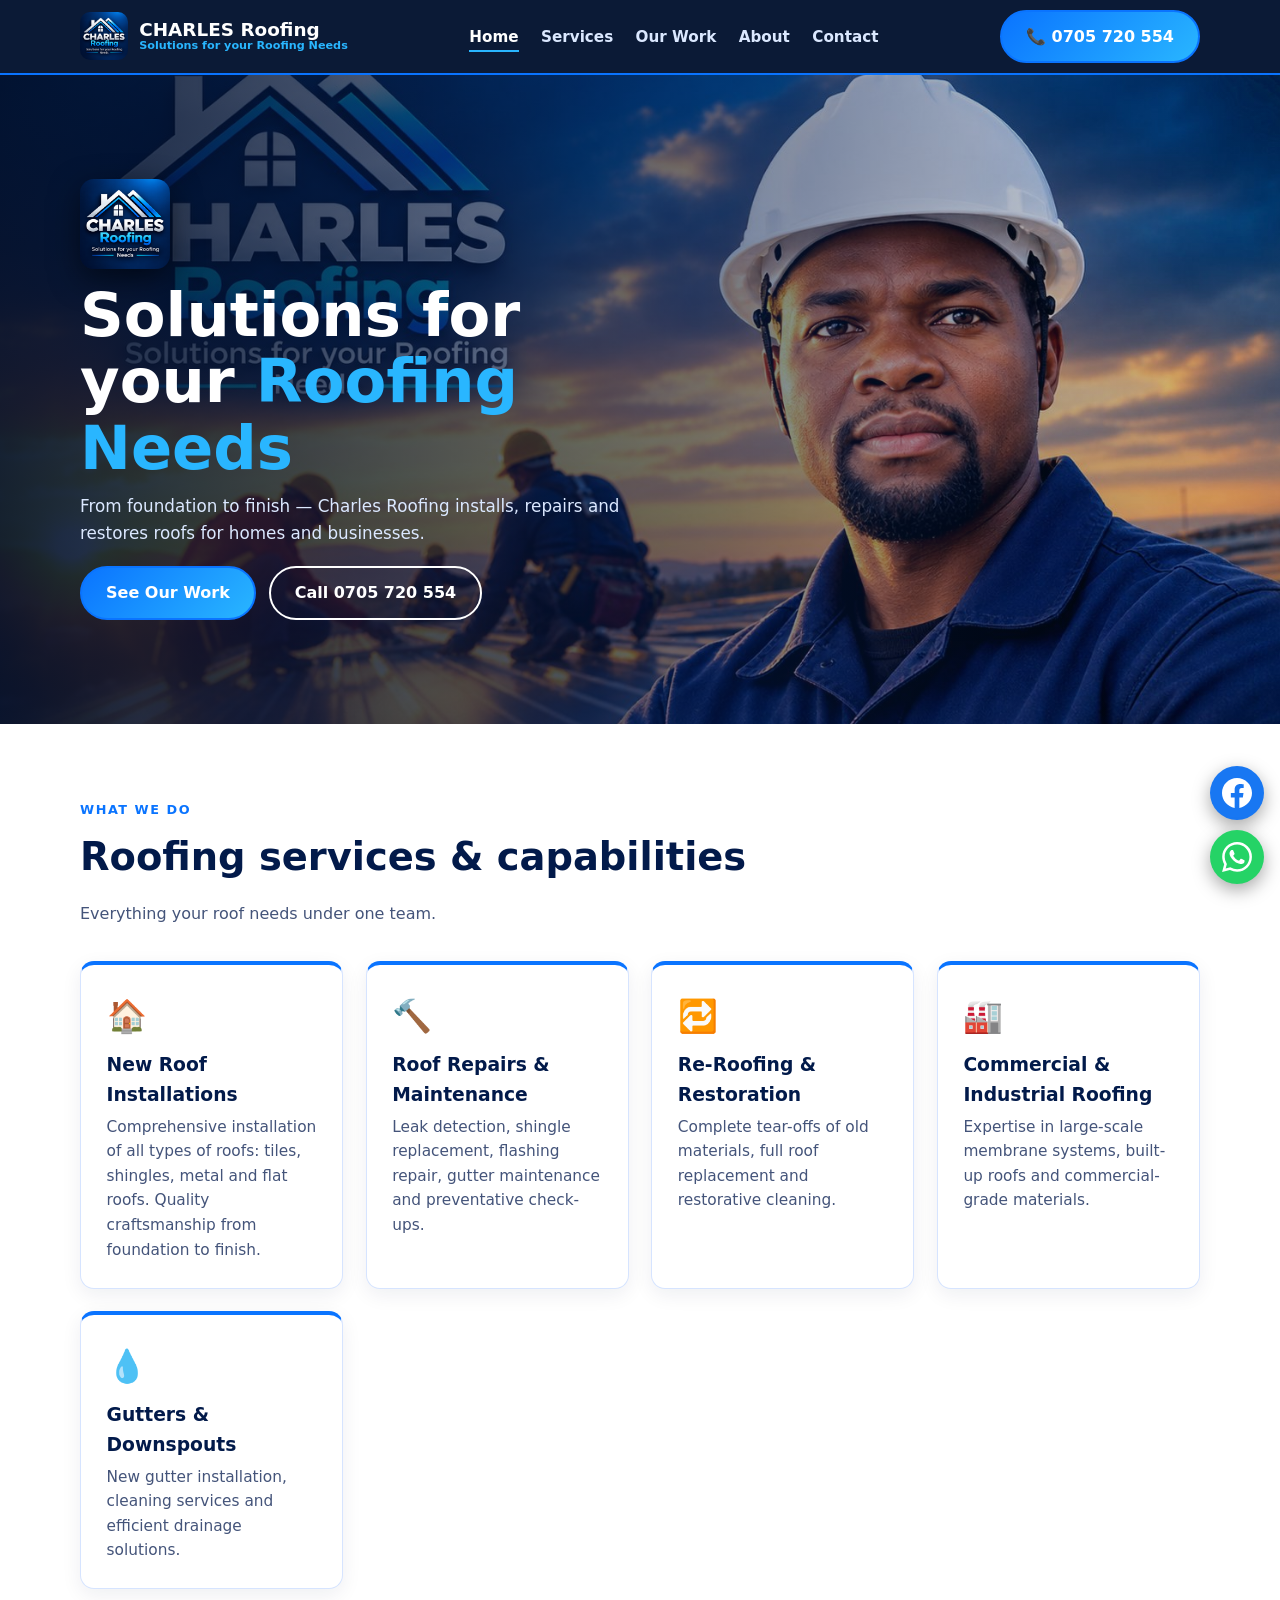
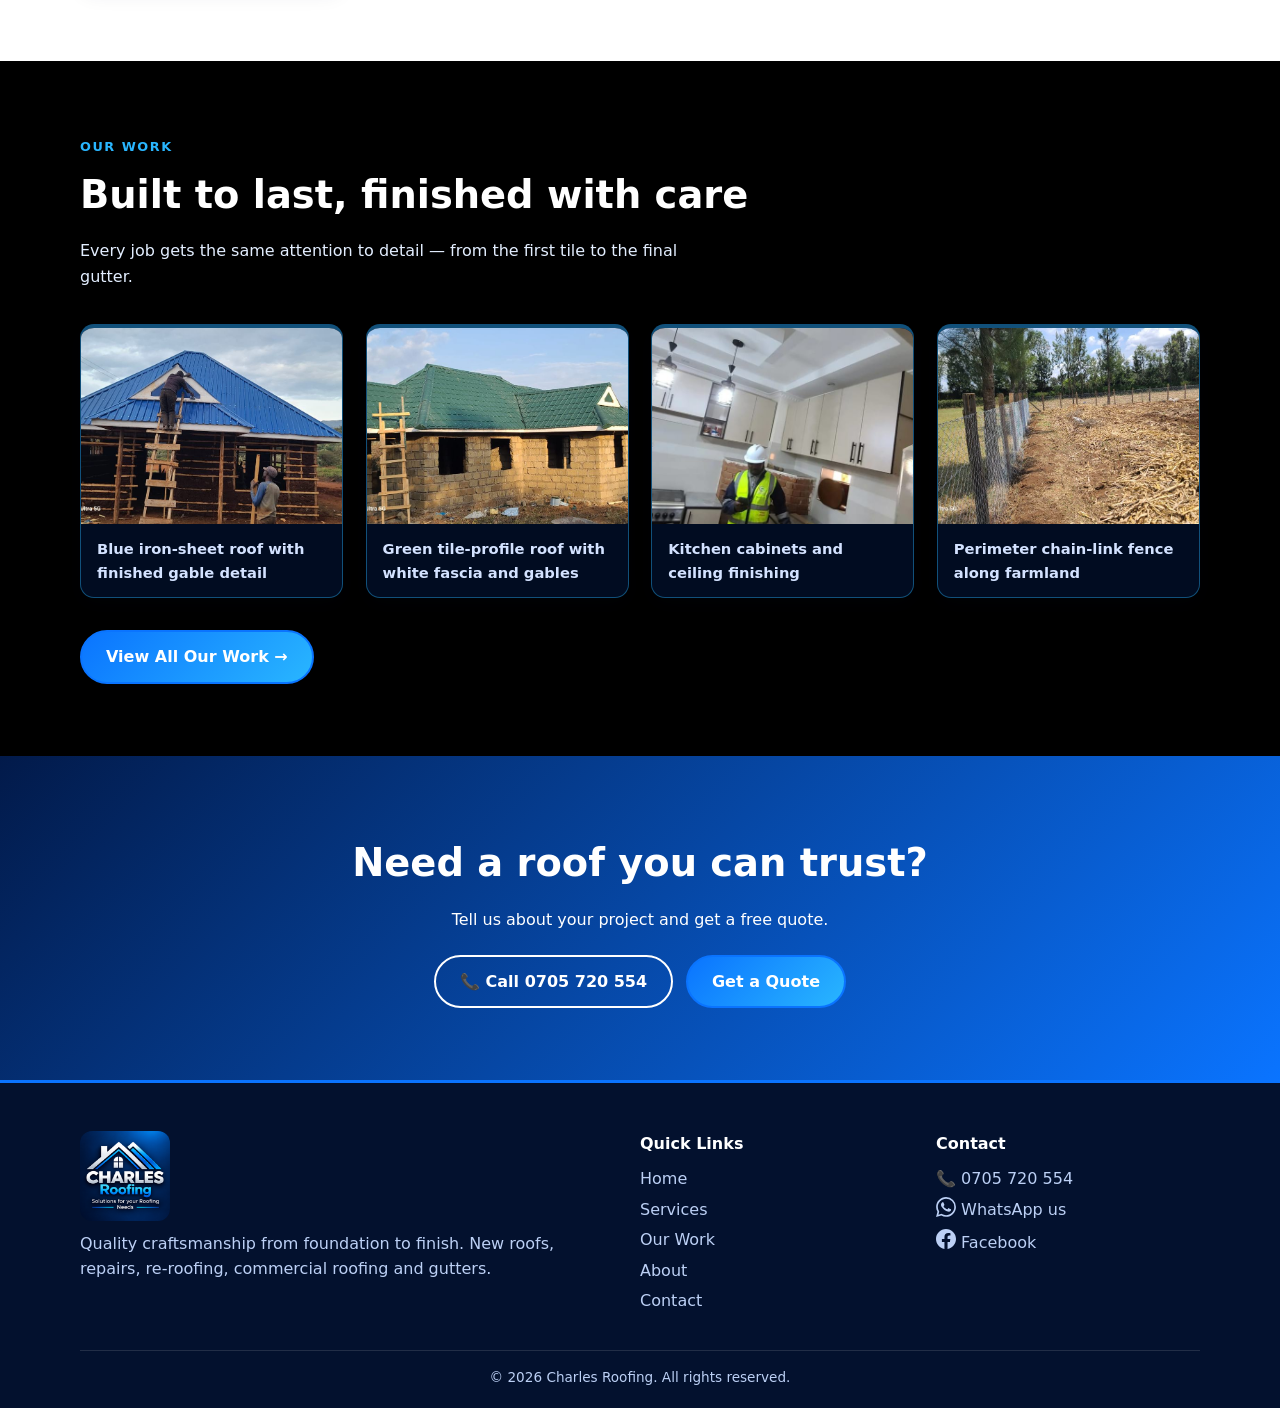
==== commit d738da06: "Add files via upload" ====
--- a/index.html
+++ b/index.html
@@ -1,7 +1,7 @@
 <!DOCTYPE html><html lang="en"><head><meta charset="utf-8"><meta name="viewport" content="width=device-width,initial-scale=1">
 <title>Home | Charles Roofing – Solutions for your Roofing Needs</title>
-<meta name="description" content="Charles Roofing: new roof installations, repairs, re-roofing, commercial roofing and gutters. Call 0705 720 554.">
-<meta property="og:image" content="images/logo.png"><link rel="icon" href="images/favicon.png"><link rel="stylesheet" href="style.css"></head><body>
+<meta name="description" content="Charles Roofing in Kiamunyi, Nakuru County: new roof installations, roof repairs, re-roofing, commercial roofing and gutters. Call 0705 720 554."><meta property="og:description" content="Charles Roofing: new roof installations, repairs, re-roofing, commercial roofing and gutters. Call 0705 720 554."><meta property="og:title" content="Charles Roofing – Solutions for your Roofing Needs">
+<meta property="og:image" content="images/logo.png"><link rel="icon" href="images/favicon.png"><link rel="stylesheet" href="style.css"><script type="application/ld+json">{"@context":"https://schema.org","@type":"RoofingContractor","name":"Charles Roofing","url":"https://charlesroofing.co.ke","logo":"https://charlesroofing.co.ke/images/logo.png","image":"https://charlesroofing.co.ke/images/hero.jpg","telephone":"+254705720554","areaServed":[{"@type":"Place","name":"Kiamunyi"},{"@type":"AdministrativeArea","name":"Nakuru County"}],"address":{"@type":"PostalAddress","addressLocality":"Kiamunyi","addressRegion":"Nakuru County","addressCountry":"KE"},"description":"New roof installations, roof repairs and maintenance, re-roofing and restoration, commercial roofing and gutters.","sameAs":["https://www.facebook.com/share/19fFmMSjqj/"]}</script><link rel="canonical" href="https://charlesroofing.co.ke/"></head><body>
 <header><div class="wrap nav"><a class="brand" href="index.html"><img src="images/logo.png" alt="Charles Roofing logo"><span>CHARLES Roofing<small>Solutions for your Roofing Needs</small></span></a>
 <nav><button class="burger" aria-label="Menu">☰</button><ul><li><a href="index.html" class=on>Home</a></li><li><a href="services.html">Services</a></li><li><a href="work.html">Our Work</a></li><li><a href="about.html">About</a></li><li><a href="contact.html">Contact</a></li></ul></nav><a class="btn cta-h" href="tel:+254705720554">📞 0705 720 554</a></div></header>
 <section class="hero"><div class="wrap"><div class="box"><img class="logo" src="images/logo.png" alt="Charles Roofing"><h1>Solutions for your <span>Roofing Needs</span></h1><p>From foundation to finish — Charles Roofing installs, repairs and restores roofs for homes and businesses.</p><div class="btns"><a class="btn" href="work.html">See Our Work</a><a class="btn ghost" href="tel:+254705720554">Call 0705 720 554</a></div></div></div></section>
--- a/style.css
+++ b/style.css
@@ -13,7 +13,7 @@
 .btn:hover{transform:translateY(-2px);box-shadow:0 8px 20px rgba(10,116,255,.4)}
 .btn.ghost{background:transparent;border-color:#fff}
 .burger{display:none;background:none;border:0;color:#fff;font-size:1.8rem;cursor:pointer}
-.hero{position:relative;min-height:34vh;display:flex;align-items:center;color:#fff;background:linear-gradient(90deg,rgba(2,17,46,.92) 0%,rgba(2,26,74,.55) 55%,rgba(2,17,46,.15) 100%),url(images/hero.jpg) center right/cover}
+.hero{position:relative;overflow:hidden;min-height:34vh;display:flex;align-items:center;color:#fff;background:var(--navy2)}
 .hero .box{max-width:560px;padding:2rem 0}
 .hero img.logo{width:90px;border-radius:14px;margin-bottom:.8rem;box-shadow:0 10px 30px rgba(0,0,0,.5)}
 .hero h1{font-size:clamp(2.2rem,5.5vw,3.8rem);line-height:1.1}.hero h1 span{color:var(--cyan)}
@@ -42,7 +42,7 @@
 footer{background:var(--navy2);color:#bcd0f5;padding:3rem 0 1.2rem;border-top:3px solid var(--blue)}
 .fg{display:grid;grid-template-columns:2fr 1fr 1fr;gap:2rem}.fg h4{color:#fff;margin-bottom:.6rem}.fg li{list-style:none;margin:.3rem 0}.fg a:hover{color:var(--cyan)}
 .fg img{width:90px;border-radius:12px;margin-bottom:.6rem}.copy{text-align:center;margin-top:2rem;padding-top:1rem;border-top:1px solid rgba(255,255,255,.12);font-size:.85rem}
-@media(max-width:820px){.burger{display:block}nav ul{display:none;position:absolute;top:100%;left:0;right:0;flex-direction:column;background:var(--navy2);padding:1rem 4%;gap:.8rem}nav ul.open{display:flex}.nav .btn.cta-h{display:none}.split,.fg{grid-template-columns:1fr}.hero{background-position:78% 25%}.hero h1{font-size:1.9rem}}
+@media(max-width:820px){.burger{display:block}nav ul{display:none;position:absolute;top:100%;left:0;right:0;flex-direction:column;background:var(--navy2);padding:1rem 4%;gap:.8rem}nav ul.open{display:flex}.nav .btn.cta-h{display:none}.split,.fg{grid-template-columns:1fr}.hero::before{background-position:78% 25%}.hero h1{font-size:1.9rem}}
 .wa,.fb{position:fixed;right:16px;z-index:60;width:54px;height:54px;border-radius:50%;display:grid;place-items:center;color:#fff;box-shadow:0 6px 18px rgba(0,0,0,.35);transition:.2s}
 .wa{bottom:16px;background:#25D366}.fb{bottom:80px;background:#1877F2}.wa:hover,.fb:hover{transform:scale(1.1)}.wa svg,.fb svg{width:30px;height:30px}
 .ico{display:inline-block;vertical-align:middle}.ico svg{width:20px;height:20px;fill:currentColor}.ci .ico{color:#25D366}.ci .ico svg{width:28px;height:28px}
@@ -54,3 +54,21 @@
 .pv{padding:0;overflow:hidden}.pv img{width:100%;aspect-ratio:4/3;object-fit:cover}.pv p{padding:.8rem 1rem;font-weight:600;font-size:.92rem}
 .lb{display:none;position:fixed;inset:0;z-index:100;background:rgba(2,10,30,.94);flex-direction:column;align-items:center;justify-content:center;padding:1rem;cursor:zoom-out}
 .lb.on{display:flex}.lb img{max-width:96%;max-height:80vh;border-radius:10px}.lb p{color:#fff;margin-top:.8rem;text-align:center}
+
+.hero::before{content:"";position:absolute;inset:-6%;background:url(images/hero.jpg) center right/cover;animation:kb 16s ease-in-out infinite alternate;z-index:0}
+.hero::after{content:"";position:absolute;inset:0;background:linear-gradient(90deg,rgba(2,17,46,.92) 0%,rgba(2,26,74,.55) 55%,rgba(2,17,46,.1) 100%);z-index:1}
+.hero .wrap{position:relative;z-index:2}
+@keyframes kb{0%{transform:scale(1) translate(0,0)}100%{transform:scale(1.14) translate(-3%,2%)}}
+@keyframes up{from{opacity:0;transform:translateY(24px)}to{opacity:1;transform:none}}
+@keyframes flo{0%,100%{transform:translateY(0)}50%{transform:translateY(-8px)}}
+@keyframes ring{0%{box-shadow:0 0 0 0 rgba(37,211,102,.7)}100%{box-shadow:0 0 0 20px rgba(37,211,102,0)}}
+@keyframes ringb{0%{box-shadow:0 0 0 0 rgba(24,119,242,.7)}100%{box-shadow:0 0 0 20px rgba(24,119,242,0)}}
+@keyframes glow{0%,100%{box-shadow:0 0 0 0 rgba(41,182,255,.7)}50%{box-shadow:0 0 0 12px rgba(41,182,255,0)}}
+@keyframes shine{0%{left:-60%}60%,100%{left:130%}}
+.hero img.logo{animation:up .8s both,flo 4s 1s ease-in-out infinite}
+.hero h1{animation:up .8s .15s both}.hero p{animation:up .8s .3s both}.hero .btns{animation:up .8s .45s both}
+.hero .btn:first-child{position:relative;overflow:hidden;animation:glow 2s infinite}
+.hero .btn:first-child::after{content:"";position:absolute;top:0;left:-60%;width:40%;height:100%;background:linear-gradient(120deg,transparent,rgba(255,255,255,.55),transparent);transform:skewX(-20deg);animation:shine 3s infinite}
+.wa{animation:ring 1.8s infinite,flo 3s ease-in-out infinite}
+.fb{animation:ringb 1.8s .6s infinite,flo 3s .5s ease-in-out infinite}
+@media(prefers-reduced-motion:reduce){*,::before,::after{animation:none!important}}
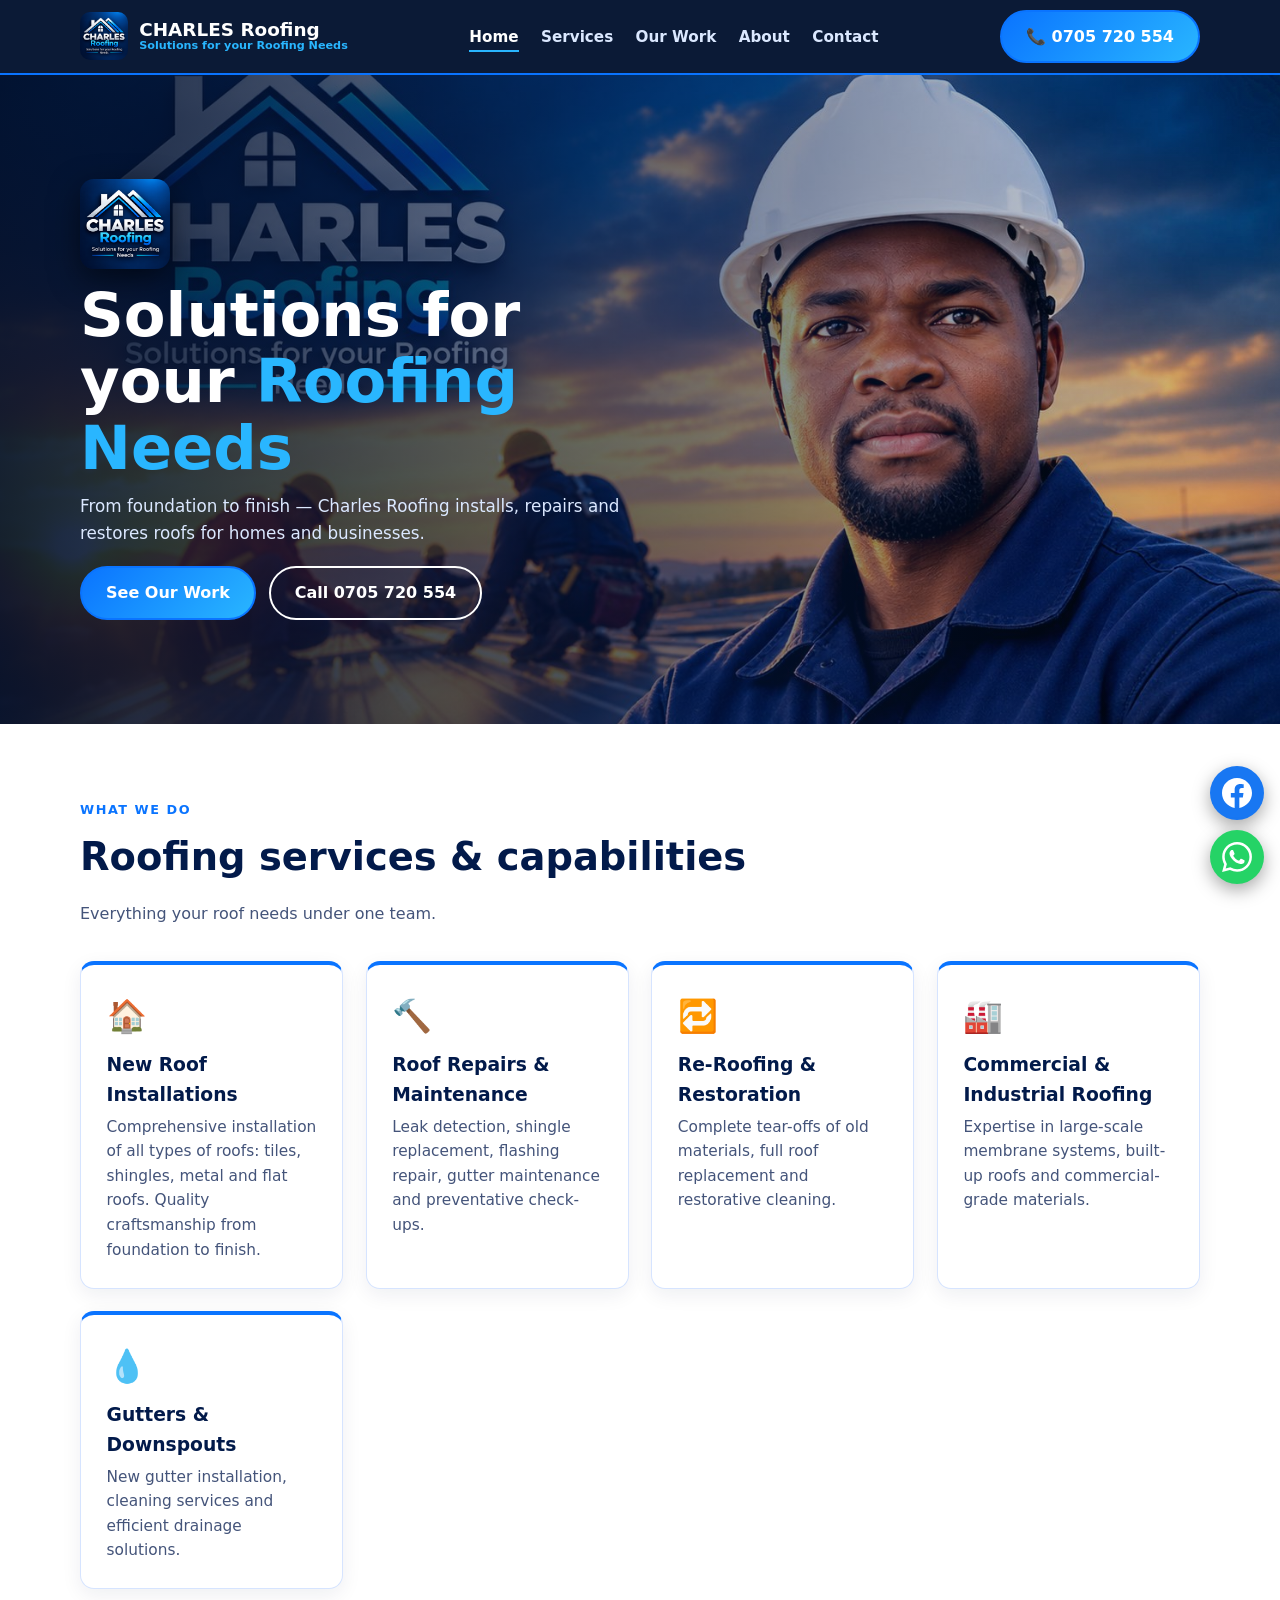
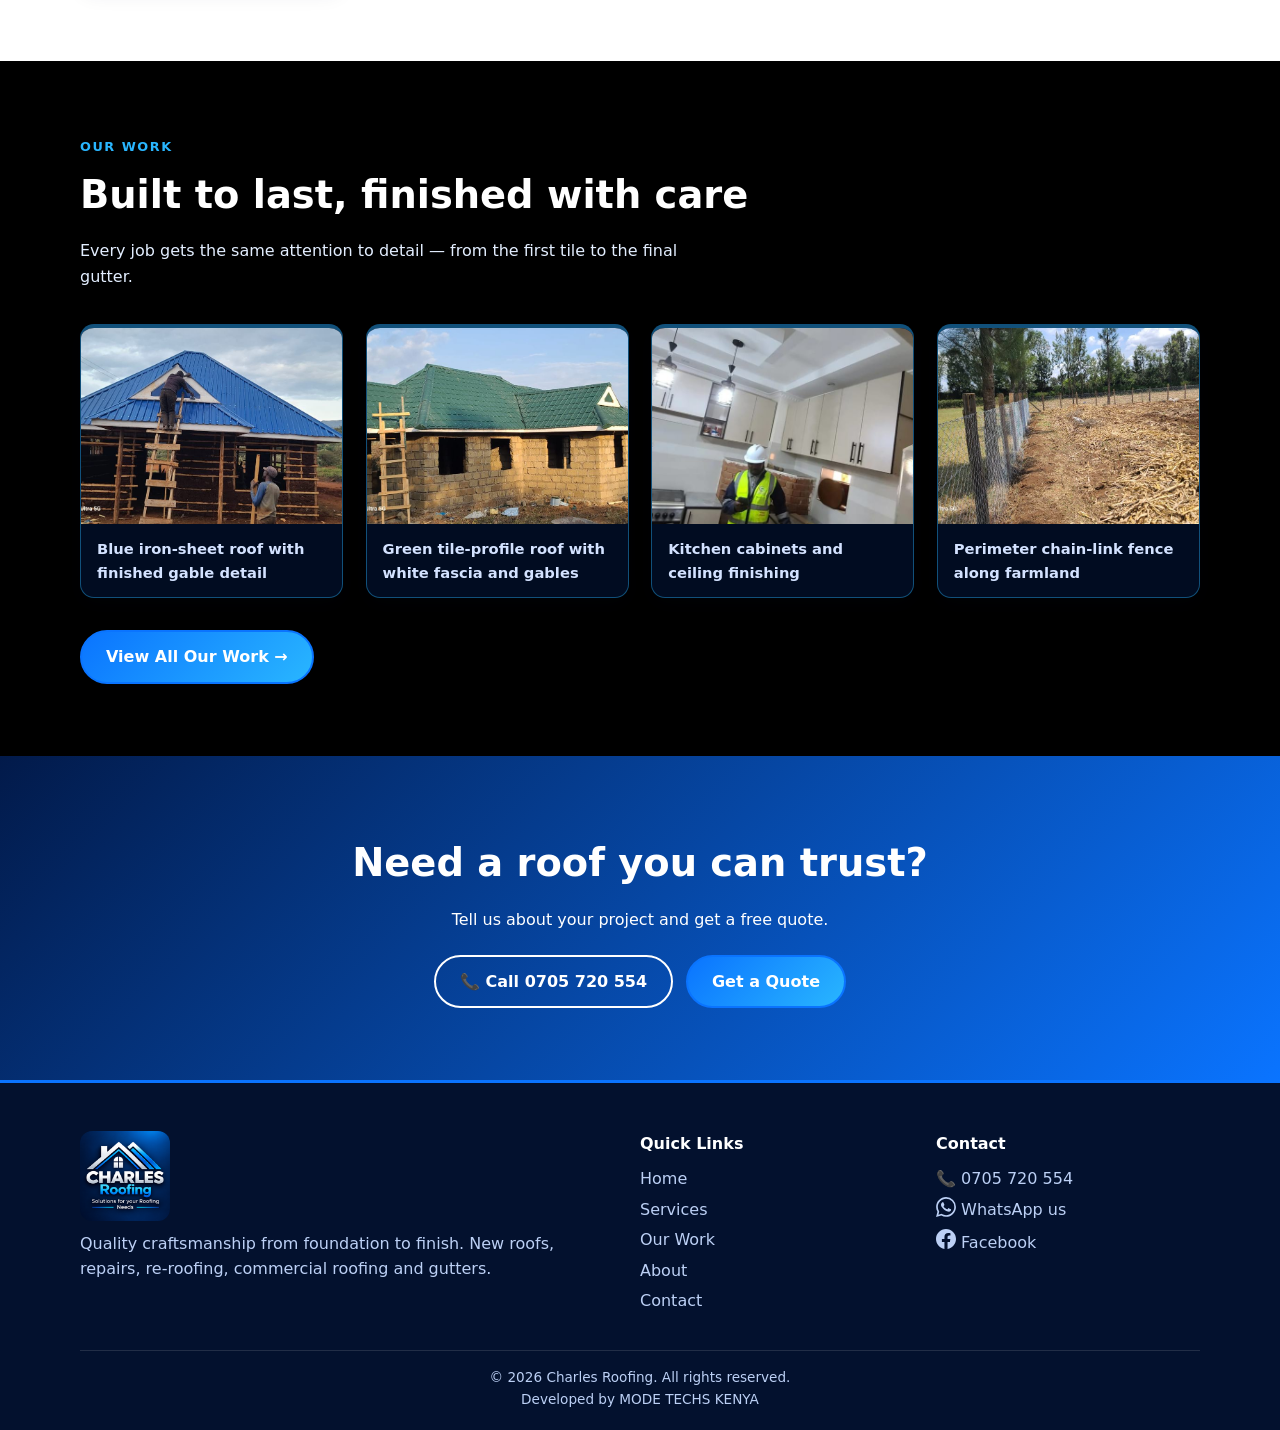
==== commit 5a399021: "Add files via upload" ====
--- a/index.html
+++ b/index.html
@@ -1,7 +1,7 @@
 <!DOCTYPE html><html lang="en"><head><meta charset="utf-8"><meta name="viewport" content="width=device-width,initial-scale=1">
 <title>Home | Charles Roofing – Solutions for your Roofing Needs</title>
 <meta name="description" content="Charles Roofing in Kiamunyi, Nakuru County: new roof installations, roof repairs, re-roofing, commercial roofing and gutters. Call 0705 720 554."><meta property="og:description" content="Charles Roofing: new roof installations, repairs, re-roofing, commercial roofing and gutters. Call 0705 720 554."><meta property="og:title" content="Charles Roofing – Solutions for your Roofing Needs">
-<meta property="og:image" content="images/logo.png"><link rel="icon" href="images/favicon.png"><link rel="stylesheet" href="style.css"><script type="application/ld+json">{"@context":"https://schema.org","@type":"RoofingContractor","name":"Charles Roofing","url":"https://charlesroofing.co.ke","logo":"https://charlesroofing.co.ke/images/logo.png","image":"https://charlesroofing.co.ke/images/hero.jpg","telephone":"+254705720554","areaServed":[{"@type":"Place","name":"Kiamunyi"},{"@type":"AdministrativeArea","name":"Nakuru County"}],"address":{"@type":"PostalAddress","addressLocality":"Kiamunyi","addressRegion":"Nakuru County","addressCountry":"KE"},"description":"New roof installations, roof repairs and maintenance, re-roofing and restoration, commercial roofing and gutters.","sameAs":["https://www.facebook.com/share/19fFmMSjqj/"]}</script><link rel="canonical" href="https://charlesroofing.co.ke/"></head><body>
+<link rel="icon" href="/favicon.ico" sizes="any"><link rel="icon" type="image/png" href="/images/favicon-192.png" sizes="192x192"><link rel="apple-touch-icon" href="/images/favicon-192.png"><link rel="stylesheet" href="style.css"><script type="application/ld+json">{"@context":"https://schema.org","@type":"RoofingContractor","name":"Charles Roofing","url":"https://charlesroofing.co.ke","logo":"https://charlesroofing.co.ke/images/logo.png","image":"https://charlesroofing.co.ke/images/hero.jpg","telephone":"+254705720554","areaServed":[{"@type":"Place","name":"Kiamunyi"},{"@type":"AdministrativeArea","name":"Nakuru County"}],"address":{"@type":"PostalAddress","addressLocality":"Kiamunyi","addressRegion":"Nakuru County","addressCountry":"KE"},"description":"New roof installations, roof repairs and maintenance, re-roofing and restoration, commercial roofing and gutters.","sameAs":["https://www.facebook.com/share/19fFmMSjqj/"]}</script><link rel="canonical" href="https://charlesroofing.co.ke/"><meta property="og:type" content="website"><meta property="og:site_name" content="Charles Roofing"><meta property="og:image" content="https://charlesroofing.co.ke/images/share.jpg"><meta property="og:image:width" content="1200"><meta property="og:image:height" content="660"><meta name="twitter:card" content="summary_large_image"><meta name="twitter:image" content="https://charlesroofing.co.ke/images/share.jpg"><script type="application/ld+json">{"@context":"https://schema.org","@type":"WebSite","name":"Charles Roofing","url":"https://charlesroofing.co.ke/"}</script></head><body>
 <header><div class="wrap nav"><a class="brand" href="index.html"><img src="images/logo.png" alt="Charles Roofing logo"><span>CHARLES Roofing<small>Solutions for your Roofing Needs</small></span></a>
 <nav><button class="burger" aria-label="Menu">☰</button><ul><li><a href="index.html" class=on>Home</a></li><li><a href="services.html">Services</a></li><li><a href="work.html">Our Work</a></li><li><a href="about.html">About</a></li><li><a href="contact.html">Contact</a></li></ul></nav><a class="btn cta-h" href="tel:+254705720554">📞 0705 720 554</a></div></header>
 <section class="hero"><div class="wrap"><div class="box"><img class="logo" src="images/logo.png" alt="Charles Roofing"><h1>Solutions for your <span>Roofing Needs</span></h1><p>From foundation to finish — Charles Roofing installs, repairs and restores roofs for homes and businesses.</p><div class="btns"><a class="btn" href="work.html">See Our Work</a><a class="btn ghost" href="tel:+254705720554">Call 0705 720 554</a></div></div></div></section>
@@ -9,5 +9,5 @@
 <section class="work"><video autoplay muted loop playsinline src="video/work-bg.mp4"></video><div class="wrap"><span class="tag">Our Work</span><h2>Built to last, finished with care</h2><p class="lead">Every job gets the same attention to detail — from the first tile to the final gutter.</p><div class="grid"><a class="card pv" href="work.html"><img src="images/work/blue-roof.jpg" alt="Blue iron-sheet roof with finished gable detail"><p>Blue iron-sheet roof with finished gable detail</p></a><a class="card pv" href="work.html"><img src="images/work/green-roof.jpg" alt="Green tile-profile roof with white fascia and gables"><p>Green tile-profile roof with white fascia and gables</p></a><a class="card pv" href="work.html"><img src="images/work/kitchen.jpg" alt="Kitchen cabinets and ceiling finishing"><p>Kitchen cabinets and ceiling finishing</p></a><a class="card pv" href="work.html"><img src="images/work/fence-2.jpg" alt="Perimeter chain-link fence along farmland"><p>Perimeter chain-link fence along farmland</p></a></div><p style="margin-top:2rem"><a class="btn" href="work.html">View All Our Work →</a></p></div></section><section class="cta"><div class="wrap"><h2>Need a roof you can trust?</h2><p>Tell us about your project and get a free quote.</p><div class="btns"><a class="btn ghost" href="tel:+254705720554">📞 Call 0705 720 554</a><a class="btn" href="contact.html">Get a Quote</a></div></div></section>
 <footer><div class="wrap"><div class="fg"><div><img src="images/logo.png" alt="Charles Roofing"><p>Quality craftsmanship from foundation to finish. New roofs, repairs, re-roofing, commercial roofing and gutters.</p></div>
 <div><h4>Quick Links</h4><ul><li><a href="index.html" class=on>Home</a></li><li><a href="services.html">Services</a></li><li><a href="work.html">Our Work</a></li><li><a href="about.html">About</a></li><li><a href="contact.html">Contact</a></li></ul></div><div><h4>Contact</h4><ul><li><a href="tel:+254705720554">📞 0705 720 554</a></li><li><a href="https://wa.me/254705720554"><span class="ico"><svg viewBox="0 0 24 24" fill="currentColor" aria-hidden="true"><path d="M17.472 14.382c-.297-.149-1.758-.867-2.03-.967-.273-.099-.471-.148-.67.15-.197.297-.767.966-.94 1.164-.173.199-.347.223-.644.075-.297-.15-1.255-.463-2.39-1.475-.883-.788-1.48-1.761-1.653-2.059-.173-.297-.018-.458.13-.606.134-.133.298-.347.446-.52.149-.174.198-.298.298-.497.099-.198.05-.371-.025-.52-.075-.149-.669-1.612-.916-2.207-.242-.579-.487-.5-.669-.51-.173-.008-.371-.01-.57-.01-.198 0-.52.074-.792.372-.272.297-1.04 1.016-1.04 2.479 0 1.462 1.065 2.875 1.213 3.074.149.198 2.096 3.2 5.077 4.487.709.306 1.262.489 1.694.625.712.227 1.36.195 1.871.118.571-.085 1.758-.719 2.006-1.413.248-.694.248-1.289.173-1.413-.074-.124-.272-.198-.57-.347m-5.421 7.403h-.004a9.87 9.87 0 01-5.031-1.378l-.361-.214-3.741.982.998-3.648-.235-.374a9.86 9.86 0 01-1.51-5.26c.001-5.45 4.436-9.884 9.888-9.884 2.64 0 5.122 1.03 6.988 2.898a9.825 9.825 0 012.893 6.994c-.003 5.45-4.437 9.884-9.885 9.884m8.413-18.297A11.815 11.815 0 0012.05 0C5.495 0 .16 5.335.157 11.892c0 2.096.547 4.142 1.588 5.945L.057 24l6.305-1.654a11.882 11.882 0 005.683 1.448h.005c6.554 0 11.89-5.335 11.893-11.893a11.821 11.821 0 00-3.48-8.413z"/></svg></span> WhatsApp us</a></li><li><a href="https://www.facebook.com/share/19fFmMSjqj/" target="_blank" rel="noopener"><span class="ico"><svg viewBox="0 0 24 24" fill="currentColor" aria-hidden="true"><path d="M24 12.073c0-6.627-5.373-12-12-12s-12 5.373-12 12c0 5.99 4.388 10.954 10.125 11.854v-8.385H7.078v-3.47h3.047V9.43c0-3.007 1.792-4.669 4.533-4.669 1.312 0 2.686.235 2.686.235v2.953H15.83c-1.491 0-1.956.925-1.956 1.874v2.25h3.328l-.532 3.47h-2.796v8.385C19.612 23.027 24 18.062 24 12.073z"/></svg></span> Facebook</a></li></ul></div></div>
-<p class="copy">© <script>document.write(new Date().getFullYear())</script> Charles Roofing. All rights reserved.</p></div></footer>
+<p class="copy">© <script>document.write(new Date().getFullYear())</script> Charles Roofing. All rights reserved.<br>Developed by MODE TECHS KENYA</p></div></footer>
 <a class="fb" href="https://www.facebook.com/share/19fFmMSjqj/" target="_blank" rel="noopener" aria-label="Facebook"><svg viewBox="0 0 24 24" fill="currentColor" aria-hidden="true"><path d="M24 12.073c0-6.627-5.373-12-12-12s-12 5.373-12 12c0 5.99 4.388 10.954 10.125 11.854v-8.385H7.078v-3.47h3.047V9.43c0-3.007 1.792-4.669 4.533-4.669 1.312 0 2.686.235 2.686.235v2.953H15.83c-1.491 0-1.956.925-1.956 1.874v2.25h3.328l-.532 3.47h-2.796v8.385C19.612 23.027 24 18.062 24 12.073z"/></svg></a><a class="wa" href="https://wa.me/254705720554" target="_blank" rel="noopener" aria-label="WhatsApp"><svg viewBox="0 0 24 24" fill="currentColor" aria-hidden="true"><path d="M17.472 14.382c-.297-.149-1.758-.867-2.03-.967-.273-.099-.471-.148-.67.15-.197.297-.767.966-.94 1.164-.173.199-.347.223-.644.075-.297-.15-1.255-.463-2.39-1.475-.883-.788-1.48-1.761-1.653-2.059-.173-.297-.018-.458.13-.606.134-.133.298-.347.446-.52.149-.174.198-.298.298-.497.099-.198.05-.371-.025-.52-.075-.149-.669-1.612-.916-2.207-.242-.579-.487-.5-.669-.51-.173-.008-.371-.01-.57-.01-.198 0-.52.074-.792.372-.272.297-1.04 1.016-1.04 2.479 0 1.462 1.065 2.875 1.213 3.074.149.198 2.096 3.2 5.077 4.487.709.306 1.262.489 1.694.625.712.227 1.36.195 1.871.118.571-.085 1.758-.719 2.006-1.413.248-.694.248-1.289.173-1.413-.074-.124-.272-.198-.57-.347m-5.421 7.403h-.004a9.87 9.87 0 01-5.031-1.378l-.361-.214-3.741.982.998-3.648-.235-.374a9.86 9.86 0 01-1.51-5.26c.001-5.45 4.436-9.884 9.888-9.884 2.64 0 5.122 1.03 6.988 2.898a9.825 9.825 0 012.893 6.994c-.003 5.45-4.437 9.884-9.885 9.884m8.413-18.297A11.815 11.815 0 0012.05 0C5.495 0 .16 5.335.157 11.892c0 2.096.547 4.142 1.588 5.945L.057 24l6.305-1.654a11.882 11.882 0 005.683 1.448h.005c6.554 0 11.89-5.335 11.893-11.893a11.821 11.821 0 00-3.48-8.413z"/></svg></a><script src="script.js"></script></body></html>
